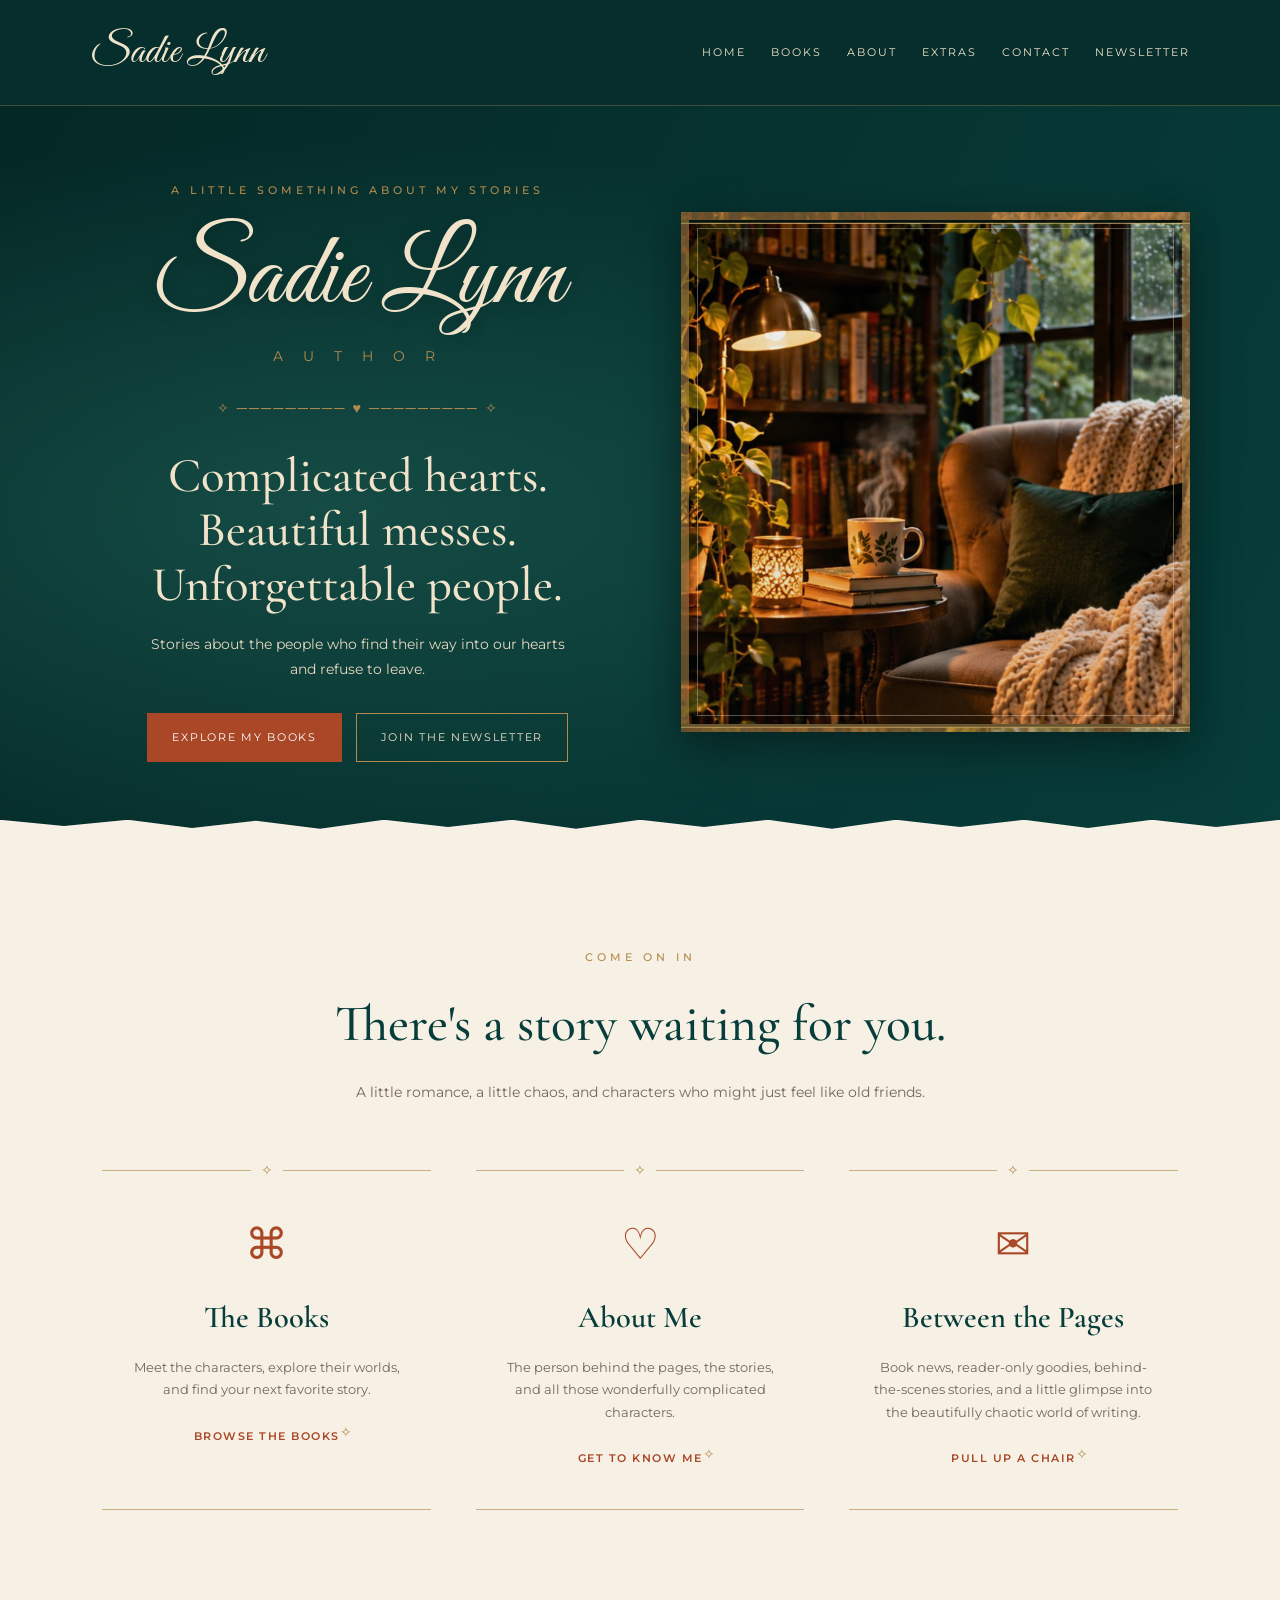
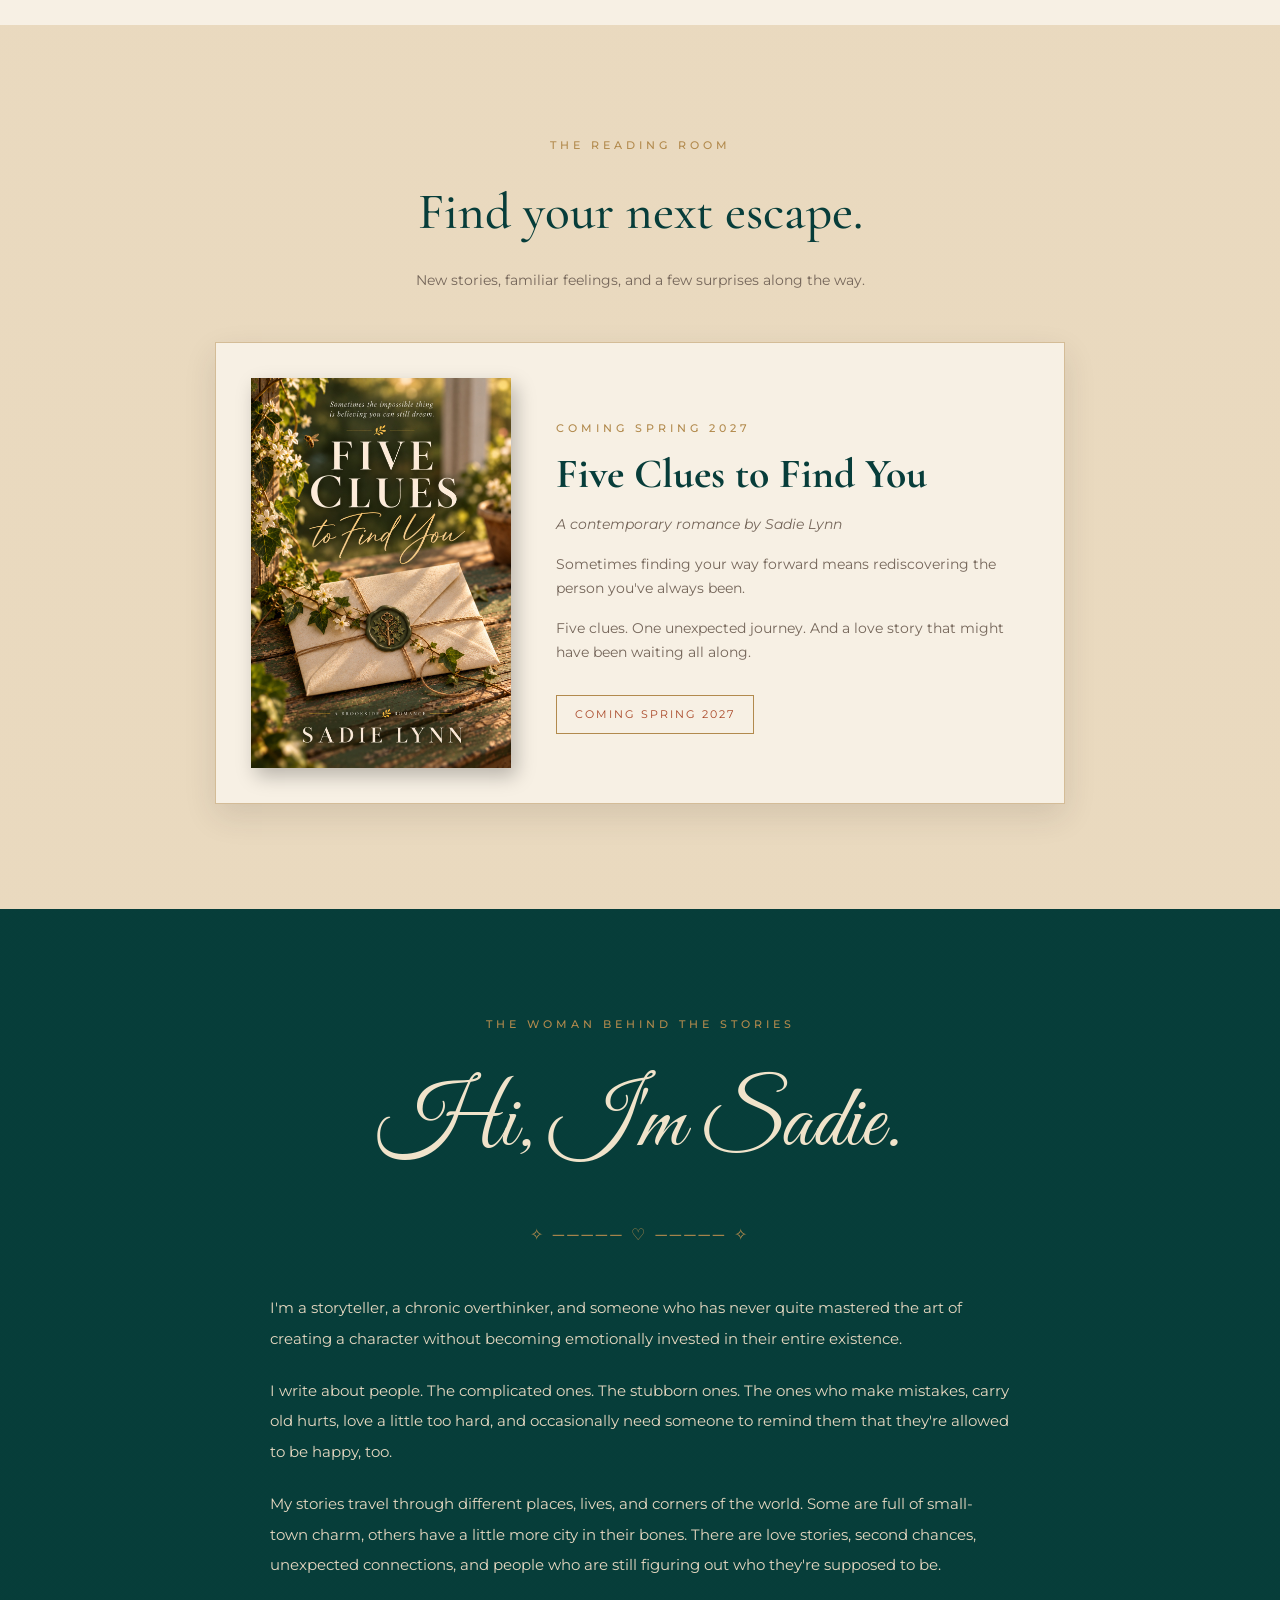
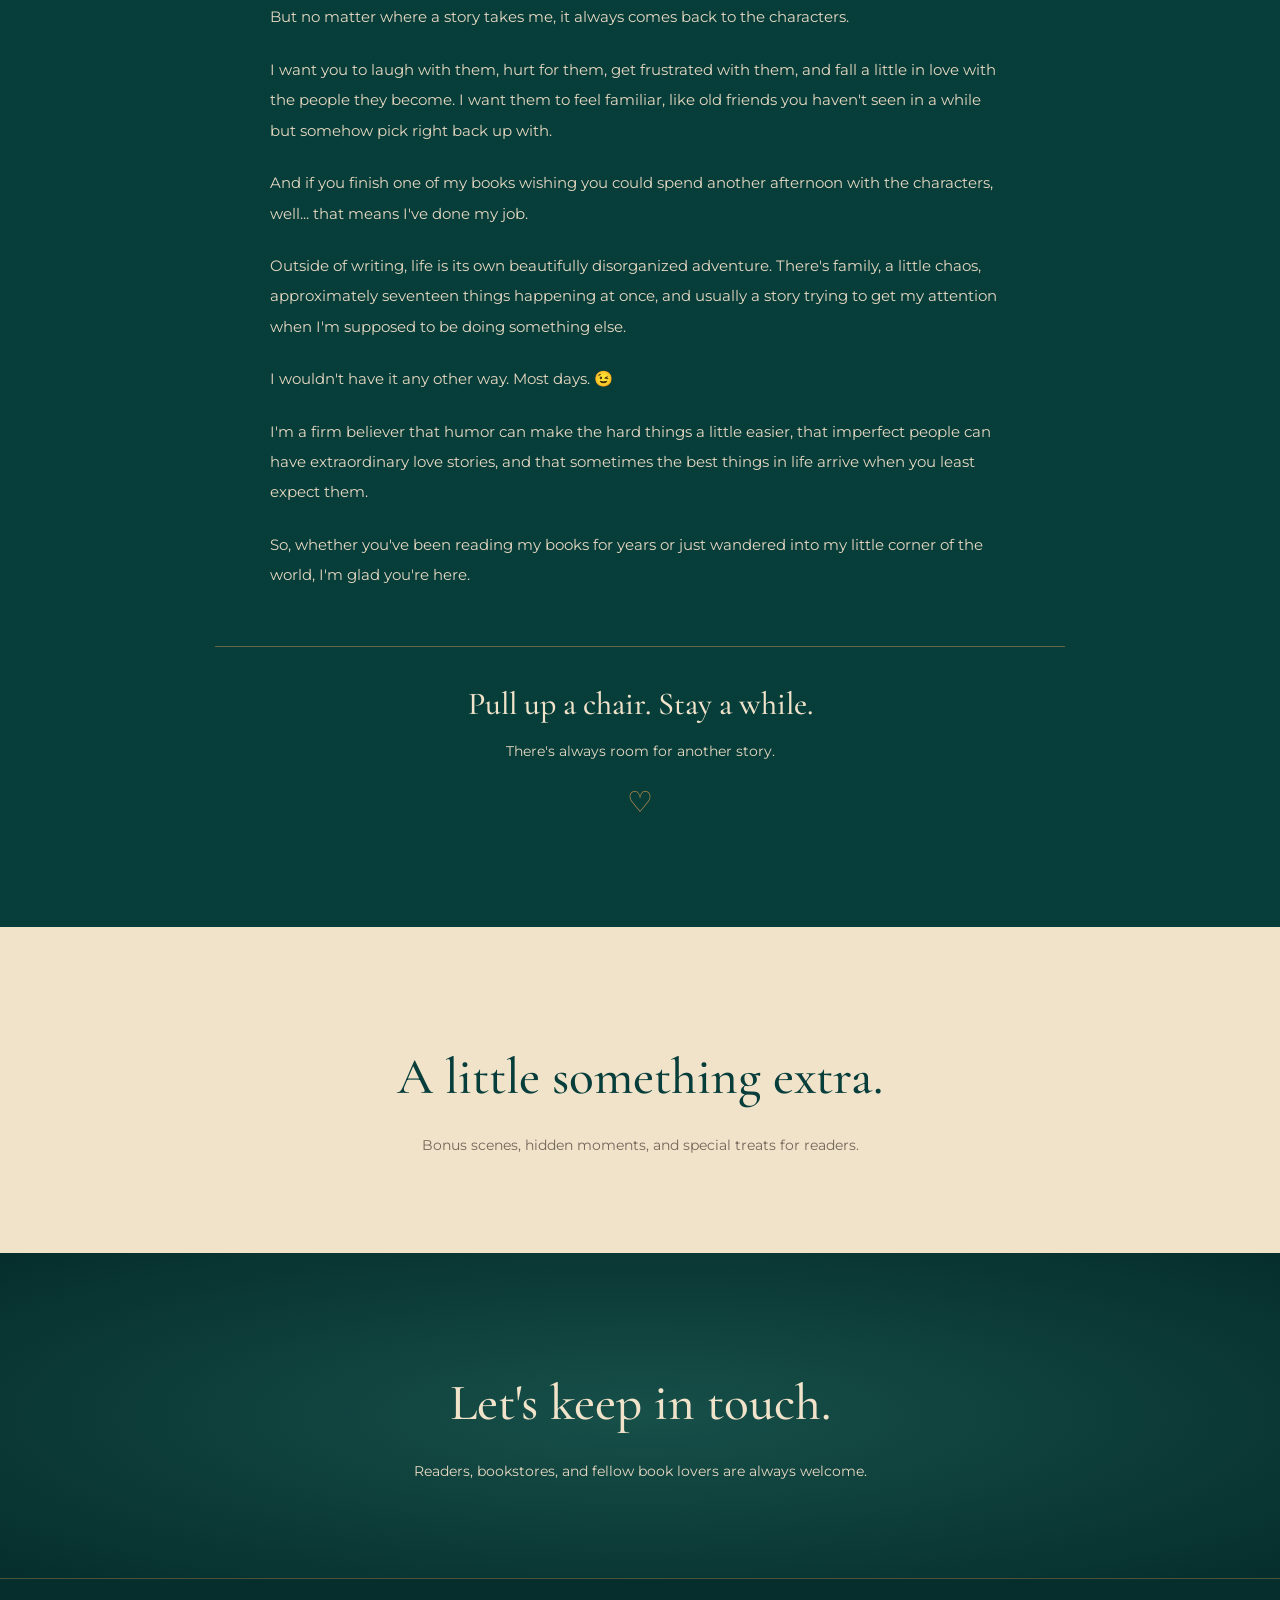
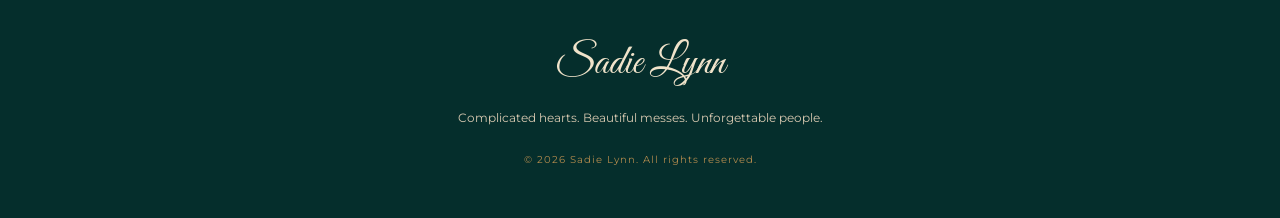
==== index.html @ 9cadc19b "Update index.html Adding newsletter section" ====
<!DOCTYPE html>
<html lang="en">
<head>
    <meta charset="UTF-8">
    <meta name="viewport" content="width=device-width, initial-scale=1.0">
    <meta name="description" content="Complicated hearts. Beautiful messes. Unforgettable people. Discover the books of Sadie Lynn.">

    <title>Sadie Lynn | Author</title>

    <link rel="preconnect" href="https://fonts.googleapis.com">
    <link rel="preconnect" href="https://fonts.gstatic.com" crossorigin>
    <link href="https://fonts.googleapis.com/css2?family=Cormorant+Garamond:wght@400;500;600;700&family=Montserrat:wght@300;400;500;600&family=Great+Vibes&display=swap" rel="stylesheet">

    <link rel="stylesheet" href="style.css">
</head>

<body>

    <header class="site-header">
        <a href="#home" class="logo">Sadie Lynn</a>

        <nav class="main-nav" aria-label="Main navigation">
            <a href="#home">Home</a>
            <a href="#books">Books</a>
            <a href="#about">About</a>
            <a href="#extras">Extras</a>
            <a href="#contact">Contact</a>
            <a href="#newsletter">Newsletter</a>
        </nav>
    </header>

    <main>

        <section class="hero" id="home">
            <div class="hero-content">
                <p class="author-label">A LITTLE SOMETHING ABOUT MY STORIES</p>

                <h1 class="hero-logo">Sadie Lynn</h1>

                <p class="hero-subtitle">A U T H O R</p>

                <div class="ornament" aria-hidden="true">✧ ───────── ♥ ───────── ✧</div>

                <h2>
                    Complicated hearts.<br>
                    Beautiful messes.<br>
                    Unforgettable people.
                </h2>

                <p class="hero-description">
                    Stories about the people who find their way into our hearts
                    and refuse to leave.
                </p>

                <div class="hero-buttons">
                    <a href="#books" class="button button-primary">Explore My Books</a>
                    <a href="#newsletter" class="button button-secondary">Join the Newsletter</a>
                </div>
            </div>

            <div class="hero-image" role="img" aria-label="A cozy reading nook filled with books, plants, warm light, and a steaming cup of coffee"></div>
        </section>

        <section class="welcome-section" id="books">
            <div class="section-heading">
                <span class="eyebrow">COME ON IN</span>
                <h2>There's a story waiting for you.</h2>
                <p>
                    A little romance, a little chaos, and characters who might
                    just feel like old friends.
                </p>
            </div>

            <div class="feature-grid">

                <article class="feature-card">
                    <div class="feature-icon" aria-hidden="true">⌘</div>
                    <h3>The Books</h3>
                    <p>
                        Meet the characters, explore their worlds, and find
                        your next favorite story.
                    </p>
                    <a href="#bookshelf">Browse the Books</a>
                </article>

                <article class="feature-card">
                    <div class="feature-icon" aria-hidden="true">♡</div>
                    <h3>About Me</h3>
                    <p>
                        The person behind the pages, the stories, and all
                        those wonderfully complicated characters.
                    </p>
                    <a href="#contact">Get to Know Me</a>
                </article>

              <article class="feature-card" id="newsletter">
    <div class="feature-icon" aria-hidden="true">✉</div>
    <h3>Between the Pages</h3>
    <p>
        Book news, reader-only goodies, behind-the-scenes stories,
        and a little glimpse into the beautifully chaotic world
        of writing.
    </p>
    <a href="#newsletter-signup">Pull Up a Chair</a>
</article>

            </div>
        </section>

        <section class="bookshelf-section" id="bookshelf">
            <span class="eyebrow">THE READING ROOM</span>
            <h2>Find your next escape.</h2>
            <p>New stories, familiar feelings, and a few surprises along the way.</p>
            <div class="featured-book">
    <div class="featured-book-cover">
        <img src="FiveCluesCover.jpg"
             alt="Cover of Five Clues to Find You by Sadie Lynn">
    </div>

    <div class="featured-book-details">
        <span class="eyebrow">COMING SPRING 2027</span>

        <h3>Five Clues to Find You</h3>

        <p class="book-author">A contemporary romance by Sadie Lynn</p>

        <p>
            Sometimes finding your way forward means rediscovering
            the person you've always been.
        </p>

        <p>
            Five clues. One unexpected journey. And a love story
            that might have been waiting all along.
        </p>

        <span class="book-status">Coming Spring 2027</span>
    </div>
</div>
        </section>
        
        <section class="about-section" id="about">

    <div class="about-content">

        <div class="about-heading">
            <span class="eyebrow">THE WOMAN BEHIND THE STORIES</span>
            <h2>Hi, I'm Sadie.</h2>
            <div class="about-ornament">✧ ───── ♡ ───── ✧</div>
        </div>

        <div class="about-text">

            <p>
                I'm a storyteller, a chronic overthinker, and someone who has never quite mastered the art of creating a character without becoming emotionally invested in their entire existence.
            </p>

            <p>
                I write about people. The complicated ones. The stubborn ones. The ones who make mistakes, carry old hurts, love a little too hard, and occasionally need someone to remind them that they're allowed to be happy, too.
            </p>

            <p>
                My stories travel through different places, lives, and corners of the world. Some are full of small-town charm, others have a little more city in their bones. There are love stories, second chances, unexpected connections, and people who are still figuring out who they're supposed to be.
            </p>

            <p>
                But no matter where a story takes me, it always comes back to the characters.
            </p>

            <p>
                I want you to laugh with them, hurt for them, get frustrated with them, and fall a little in love with the people they become. I want them to feel familiar, like old friends you haven't seen in a while but somehow pick right back up with.
            </p>

            <p>
                And if you finish one of my books wishing you could spend another afternoon with the characters, well... that means I've done my job.
            </p>

            <p>
                Outside of writing, life is its own beautifully disorganized adventure. There's family, a little chaos, approximately seventeen things happening at once, and usually a story trying to get my attention when I'm supposed to be doing something else.
            </p>

            <p>
                I wouldn't have it any other way. Most days. 😉
            </p>

            <p>
                I'm a firm believer that humor can make the hard things a little easier, that imperfect people can have extraordinary love stories, and that sometimes the best things in life arrive when you least expect them.
            </p>

            <p>
                So, whether you've been reading my books for years or just wandered into my little corner of the world, I'm glad you're here.
            </p>

        </div>

        <div class="about-closing">
            <h3>Pull up a chair. Stay a while.</h3>
            <p>There's always room for another story.</p>
            <span>♡</span>
        </div>

    </div>

</section>

        <section class="extras-section" id="extras">
            <h2>A little something extra.</h2>
            <p>
                Bonus scenes, hidden moments, and special treats for readers.
            </p>
        </section>

        <section class="contact-section" id="contact">
            <h2>Let's keep in touch.</h2>
            <p>Readers, bookstores, and fellow book lovers are always welcome.</p>
        </section>

    </main>

    <footer class="site-footer">
        <a href="#home" class="footer-logo">Sadie Lynn</a>
        <p>Complicated hearts. Beautiful messes. Unforgettable people.</p>
        <p class="copyright">&copy; <span id="year"></span> Sadie Lynn. All rights reserved.</p>
    </footer>

    <script src="script.js"></script>

</body>
</html>
---- style.css ----
/* =========================================
   SADIE LYNN — AUTHOR WEBSITE
   Cozy, moody, bookish, and a little boho.
========================================= */

:root {
    --teal: #073D3A;
    --teal-dark: #052E2C;
    --teal-light: #174F49;
    --rust: #A94727;
    --ivory: #F0E3CA;
    --cream: #F7F0E4;
    --gold: #B28A4D;
    --chocolate: #75483B;
    --rose: #B87978;
    --ink: #342C27;
    --muted: #75665A;
}

* {
    box-sizing: border-box;
    margin: 0;
    padding: 0;
}

html {
    scroll-behavior: smooth;
    scroll-padding-top: 30px;
}

body {
    background: var(--cream);
    color: var(--ink);
    font-family: 'Montserrat', sans-serif;
    line-height: 1.7;
}

a {
    color: inherit;
    text-decoration: none;
}

/* NAVIGATION */

.site-header {
    min-height: 92px;
    padding: 16px 7%;
    background: var(--teal-dark);
    display: flex;
    align-items: center;
    justify-content: space-between;
    gap: 30px;
    position: relative;
    z-index: 2;
    border-bottom: 1px solid rgba(178, 138, 77, 0.35);
}

.logo,
.footer-logo {
    font-family: 'Great Vibes', cursive;
    font-size: 2.7rem;
    font-weight: 400;
    color: var(--ivory);
    white-space: nowrap;
}

.main-nav {
    display: flex;
    align-items: center;
    justify-content: flex-end;
    flex-wrap: wrap;
    gap: 25px;
}

.main-nav a {
    color: var(--ivory);
    font-size: 0.69rem;
    letter-spacing: 2px;
    text-transform: uppercase;
    transition: color 0.3s ease;
}

.main-nav a:hover {
    color: var(--gold);
}

/* HERO */

.hero {
    min-height: 700px;
    background-color: var(--teal);
    background-image:
        radial-gradient(
            ellipse at 25% 55%,
            rgba(30, 91, 82, 0.65),
            transparent 65%
        ),
        linear-gradient(
            115deg,
            rgba(4, 39, 37, 0.97),
            rgba(7, 61, 58, 0.92)
        ),
        url("https://www.transparenttextures.com/patterns/dark-matter.png");
    color: var(--ivory);
    display: grid;
    grid-template-columns: 1fr 0.95fr;
    align-items: center;
    padding: 75px 7%;
    gap: 55px;
    position: relative;
    overflow: hidden;
}

.hero-content {
    text-align: center;
    max-width: 610px;
    margin: 0 auto;
}

.author-label,
.eyebrow {
    color: var(--gold);
    font-size: 0.7rem;
    letter-spacing: 4px;
    font-weight: 500;
    text-transform: uppercase;
}

.hero-logo {
    font-family: 'Great Vibes', cursive;
    font-size: clamp(4.5rem, 8vw, 7.4rem);
    font-weight: 400;
    line-height: 1.2;
    margin: 18px 0 0;
    color: var(--ivory);
    text-shadow: 0 3px 18px rgba(0, 0, 0, 0.18);
}

.hero-subtitle {
    font-size: 0.85rem;
    letter-spacing: 8px;
    margin-top: 4px;
    color: var(--gold);
}

.ornament {
    color: var(--gold);
    font-size: 0.9rem;
    margin: 28px 0;
    letter-spacing: 2px;
}

.hero-content h2 {
    font-family: 'Cormorant Garamond', serif;
    font-size: clamp(2.2rem, 3.8vw, 3.3rem);
    font-weight: 500;
    line-height: 1.12;
    margin-bottom: 20px;
}

.hero-description {
    color: #E6D8C1;
    max-width: 440px;
    margin: 0 auto;
    font-size: 0.9rem;
}

.hero-buttons {
    display: flex;
    justify-content: center;
    flex-wrap: wrap;
    gap: 14px;
    margin-top: 32px;
}

.button {
    display: inline-block;
    padding: 14px 24px;
    font-size: 0.68rem;
    letter-spacing: 1.7px;
    text-transform: uppercase;
    transition: all 0.3s ease;
}

.button-primary {
    background: var(--rust);
    color: white;
    border: 1px solid var(--rust);
}

.button-primary:hover {
    background: var(--gold);
    border-color: var(--gold);
    color: var(--teal-dark);
    transform: translateY(-2px);
}

.button-secondary {
    border: 1px solid var(--gold);
    color: var(--ivory);
}

.button-secondary:hover {
    background: var(--gold);
    color: var(--teal-dark);
    transform: translateY(-2px);
}

/* READING NOOK IMAGE */

.hero-image {
    min-height: 520px;
    width: 100%;
    background-image:
        linear-gradient(
            rgba(5, 30, 28, 0.04),
            rgba(5, 30, 28, 0.12)
        ),
        url("sadie-reading-nook.jpg");
    background-size: cover;
    background-position: center;
    border: 8px solid rgba(178, 138, 77, 0.55);
    outline: 1px solid rgba(240, 227, 202, 0.35);
    outline-offset: -17px;
    box-shadow:
        0 18px 45px rgba(0, 0, 0, 0.35),
        0 0 30px rgba(0, 0, 0, 0.12);
    position: relative;
}

/* WELCOME SECTION */

.welcome-section {
    padding: 105px 8% 115px;
    background-color: var(--cream);
    background-image:
        url("https://www.transparenttextures.com/patterns/cream-paper.png");
    text-align: center;
    position: relative;
}

.welcome-section::before {
    content: "";
    position: absolute;
    top: -17px;
    left: 0;
    width: 100%;
    height: 18px;
    background: var(--cream);
    clip-path: polygon(
        0 0, 5% 35%, 10% 0, 15% 45%, 20% 5%,
        25% 50%, 30% 0, 35% 40%, 40% 0, 45% 50%,
        50% 0, 55% 40%, 60% 0, 65% 50%, 70% 0,
        75% 40%, 80% 0, 85% 45%, 90% 0, 95% 40%,
        100% 0, 100% 100%, 0 100%
    );
}

.section-heading {
    max-width: 700px;
    margin: 0 auto 65px;
}

.section-heading h2,
.bookshelf-section h2,
.extras-section h2,
.contact-section h2 {
    font-family: 'Cormorant Garamond', serif;
    font-size: clamp(2.3rem, 4vw, 3.3rem);
    font-weight: 500;
    color: var(--teal);
    margin: 12px 0;
}

.section-heading p {
    color: var(--muted);
    font-size: 0.9rem;
}

/* FEATURE CARDS */

.feature-grid {
    display: grid;
    grid-template-columns: repeat(3, 1fr);
    gap: 45px;
    max-width: 1100px;
    margin: 0 auto;
}

.feature-card {
    padding: 38px 25px;
    border-top: 1px solid rgba(178, 138, 77, 0.65);
    border-bottom: 1px solid rgba(178, 138, 77, 0.65);
    position: relative;
}

.feature-card::before,
.feature-card::after {
    content: "✧";
    position: absolute;
    color: var(--gold);
    font-size: 0.85rem;
}

.feature-card::before {
    top: -12px;
    left: 50%;
    transform: translateX(-50%);
    background: var(--cream);
    padding: 0 10px;
}

.feature-icon {
    font-family: 'Cormorant Garamond', serif;
    font-size: 2.7rem;
    color: var(--rust);
    margin-bottom: 10px;
}

.feature-card h3 {
    font-family: 'Cormorant Garamond', serif;
    color: var(--teal);
    font-size: 1.9rem;
    font-weight: 600;
}

.feature-card p {
    font-size: 0.83rem;
    color: var(--muted);
    margin: 12px 0 20px;
}

.feature-card a {
    color: var(--rust);
    font-size: 0.7rem;
    font-weight: 600;
    letter-spacing: 1.5px;
    text-transform: uppercase;
}

.feature-card a:hover {
    color: var(--gold);
}

/* BOOKSHELF */

.bookshelf-section {
    padding: 105px 8%;
    text-align: center;
    background:
        linear-gradient(rgba(232, 216, 189, 0.94), rgba(232, 216, 189, 0.94)),
        url("https://www.transparenttextures.com/patterns/cream-paper.png");
}

.bookshelf-section > p,
.extras-section p,
.contact-section p {
    color: var(--muted);
    font-size: 0.9rem;
}

.featured-book {
    max-width: 850px;
    margin: 50px auto 0;
    padding: 35px;
    display: grid;
    grid-template-columns: 260px 1fr;
    align-items: center;
    gap: 45px;
    background: var(--cream);
    border: 1px solid rgba(178, 138, 77, 0.5);
    box-shadow: 0 12px 30px rgba(52, 44, 39, 0.12);
    text-align: left;
}

.featured-book-cover img {
    display: block;
    width: 100%;
    max-width: 260px;
    height: auto;
    box-shadow: 5px 8px 18px rgba(0, 0, 0, 0.25);
}

.featured-book-details h3 {
    font-family: 'Cormorant Garamond', serif;
    font-size: 2.6rem;
    color: var(--teal);
    line-height: 1.1;
    margin: 12px 0;
}

.featured-book-details p {
    color: var(--muted);
    margin: 15px 0;
    font-size: 0.9rem;
}

.book-author {
    font-style: italic;
}

.book-status {
    display: inline-block;
    margin-top: 15px;
    padding: 9px 18px;
    border: 1px solid var(--gold);
    color: var(--rust);
    font-size: 0.7rem;
    letter-spacing: 2px;
    text-transform: uppercase;
}

@media (max-width: 650px) {
    .featured-book {
        grid-template-columns: 1fr;
        text-align: center;
        justify-items: center;
        padding: 25px;
        gap: 25px;
    }

    .featured-book-cover img {
        max-width: 220px;
    }
}

/* ABOUT SADIE */

.about-section {
    padding: 100px 8%;
    background-color: var(--teal);
    background-image:
        linear-gradient(rgba(7, 61, 58, 0.94), rgba(7, 61, 58, 0.94)),
        url("https://www.transparenttextures.com/patterns/dark-matter.png");
    color: var(--ivory);
    text-align: center;
}

.about-content {
    max-width: 850px;
    margin: 0 auto;
}

.about-heading {
    margin-bottom: 45px;
}

.about-heading h2 {
    font-family: 'Great Vibes', cursive;
    font-size: clamp(3.5rem, 7vw, 5.5rem);
    font-weight: 400;
    color: var(--ivory);
    margin: 15px 0;
}

.about-ornament {
    color: var(--gold);
    letter-spacing: 3px;
    margin-top: 20px;
}

.about-text {
    max-width: 740px;
    margin: 0 auto;
    text-align: left;
}

.about-text p {
    color: #E6D8C1;
    font-size: 0.95rem;
    line-height: 2;
    margin-bottom: 22px;
}

.about-closing {
    margin-top: 55px;
    padding-top: 30px;
    border-top: 1px solid rgba(178, 138, 77, 0.55);
}

.about-closing h3 {
    font-family: 'Cormorant Garamond', serif;
    font-size: 2rem;
    font-weight: 500;
    color: var(--ivory);
}

.about-closing p {
    color: #E6D8C1;
    font-size: 0.9rem;
    margin-top: 8px;
}

.about-closing span {
    display: block;
    color: var(--gold);
    font-size: 1.8rem;
    margin-top: 15px;
}

/* EXTRAS AND CONTACT */

.extras-section,
.contact-section {
    padding: 95px 8%;
    text-align: center;
}

.extras-section {
    background: var(--ivory);
}

.contact-section {
    background:
        radial-gradient(
            ellipse at center,
            var(--teal-light),
            var(--teal-dark)
        );
}

.contact-section h2 {
    color: var(--ivory);
}

.contact-section p {
    color: #E6D8C1;
}

/* FOOTER */

.site-footer {
    padding: 50px 20px;
    text-align: center;
    background: var(--teal-dark);
    color: var(--ivory);
    border-top: 1px solid rgba(178, 138, 77, 0.4);
}

.footer-logo {
    font-size: 2.6rem;
}

.site-footer p {
    font-size: 0.75rem;
    margin-top: 8px;
    color: #D8C9B1;
}

.site-footer .copyright {
    margin-top: 22px;
    color: var(--gold);
    font-size: 0.65rem;
    letter-spacing: 1px;
}

/* ACCESSIBILITY */

a:focus-visible {
    outline: 2px solid var(--gold);
    outline-offset: 4px;
}

/* TABLET AND MOBILE */

@media (max-width: 850px) {
    .site-header {
        flex-direction: column;
        padding: 20px;
        gap: 12px;
    }

    .main-nav {
        justify-content: center;
        gap: 15px;
    }

    .main-nav a {
        font-size: 0.65rem;
    }

    .hero {
        grid-template-columns: 1fr;
        padding: 65px 7%;
        gap: 45px;
    }

    .hero-content {
        max-width: 650px;
    }

    .hero-image {
        min-height: 430px;
        max-width: 650px;
        margin: 0 auto;
    }

    .feature-grid {
        grid-template-columns: 1fr;
        gap: 30px;
        max-width: 550px;
    }
}

@media (max-width: 480px) {
    .logo {
        font-size: 2.4rem;
    }

    .main-nav {
        gap: 12px;
    }

    .main-nav a {
        font-size: 0.58rem;
        letter-spacing: 1px;
    }

    .hero {
        padding: 55px 6%;
    }

    .hero-logo {
        font-size: 4.4rem;
    }

    .hero-content h2 {
        font-size: 2.25rem;
    }

    .author-label {
        letter-spacing: 2.5px;
    }

    .hero-image {
        min-height: 320px;
        border-width: 5px;
    }

    .hero-buttons {
        flex-direction: column;
        align-items: center;
    }

    .button {
        width: 100%;
        max-width: 280px;
    }

    .welcome-section,
    .bookshelf-section,
    .extras-section,
    .contact-section {
        padding: 70px 7%;
    }
}
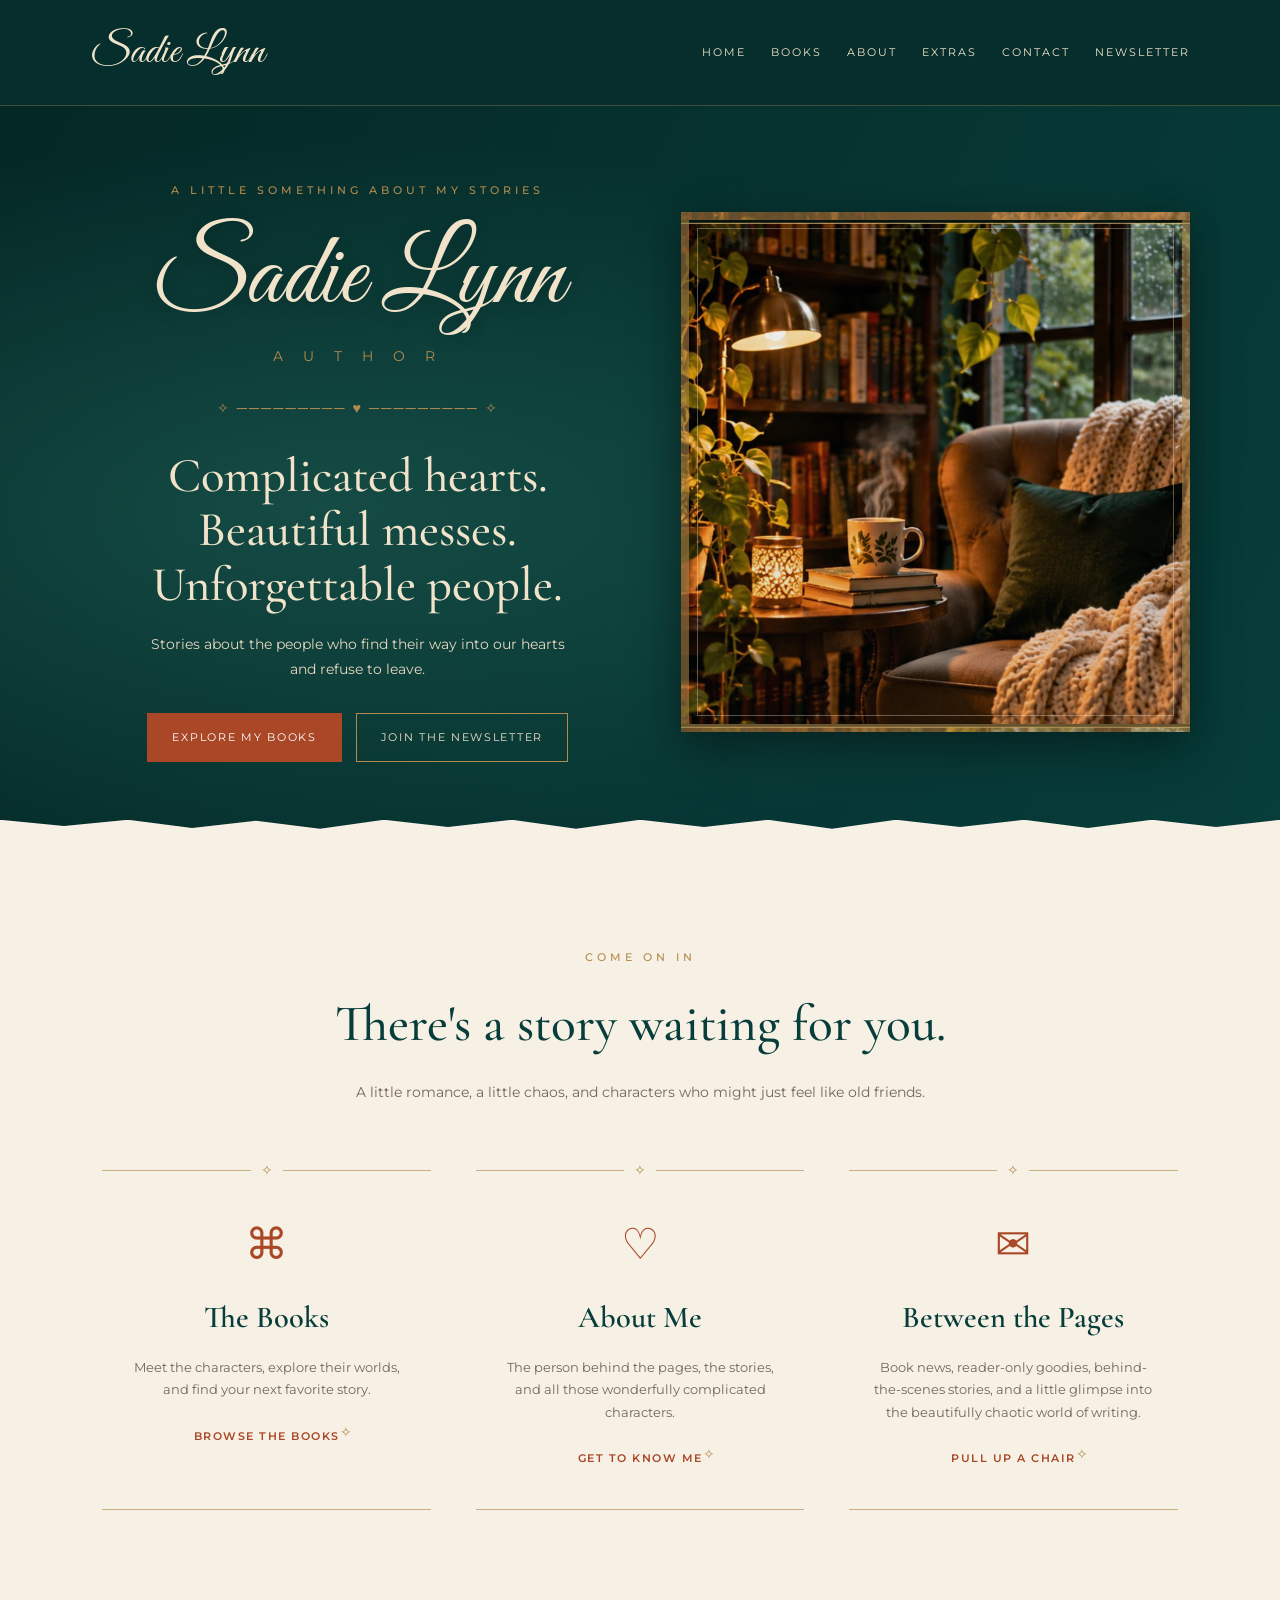
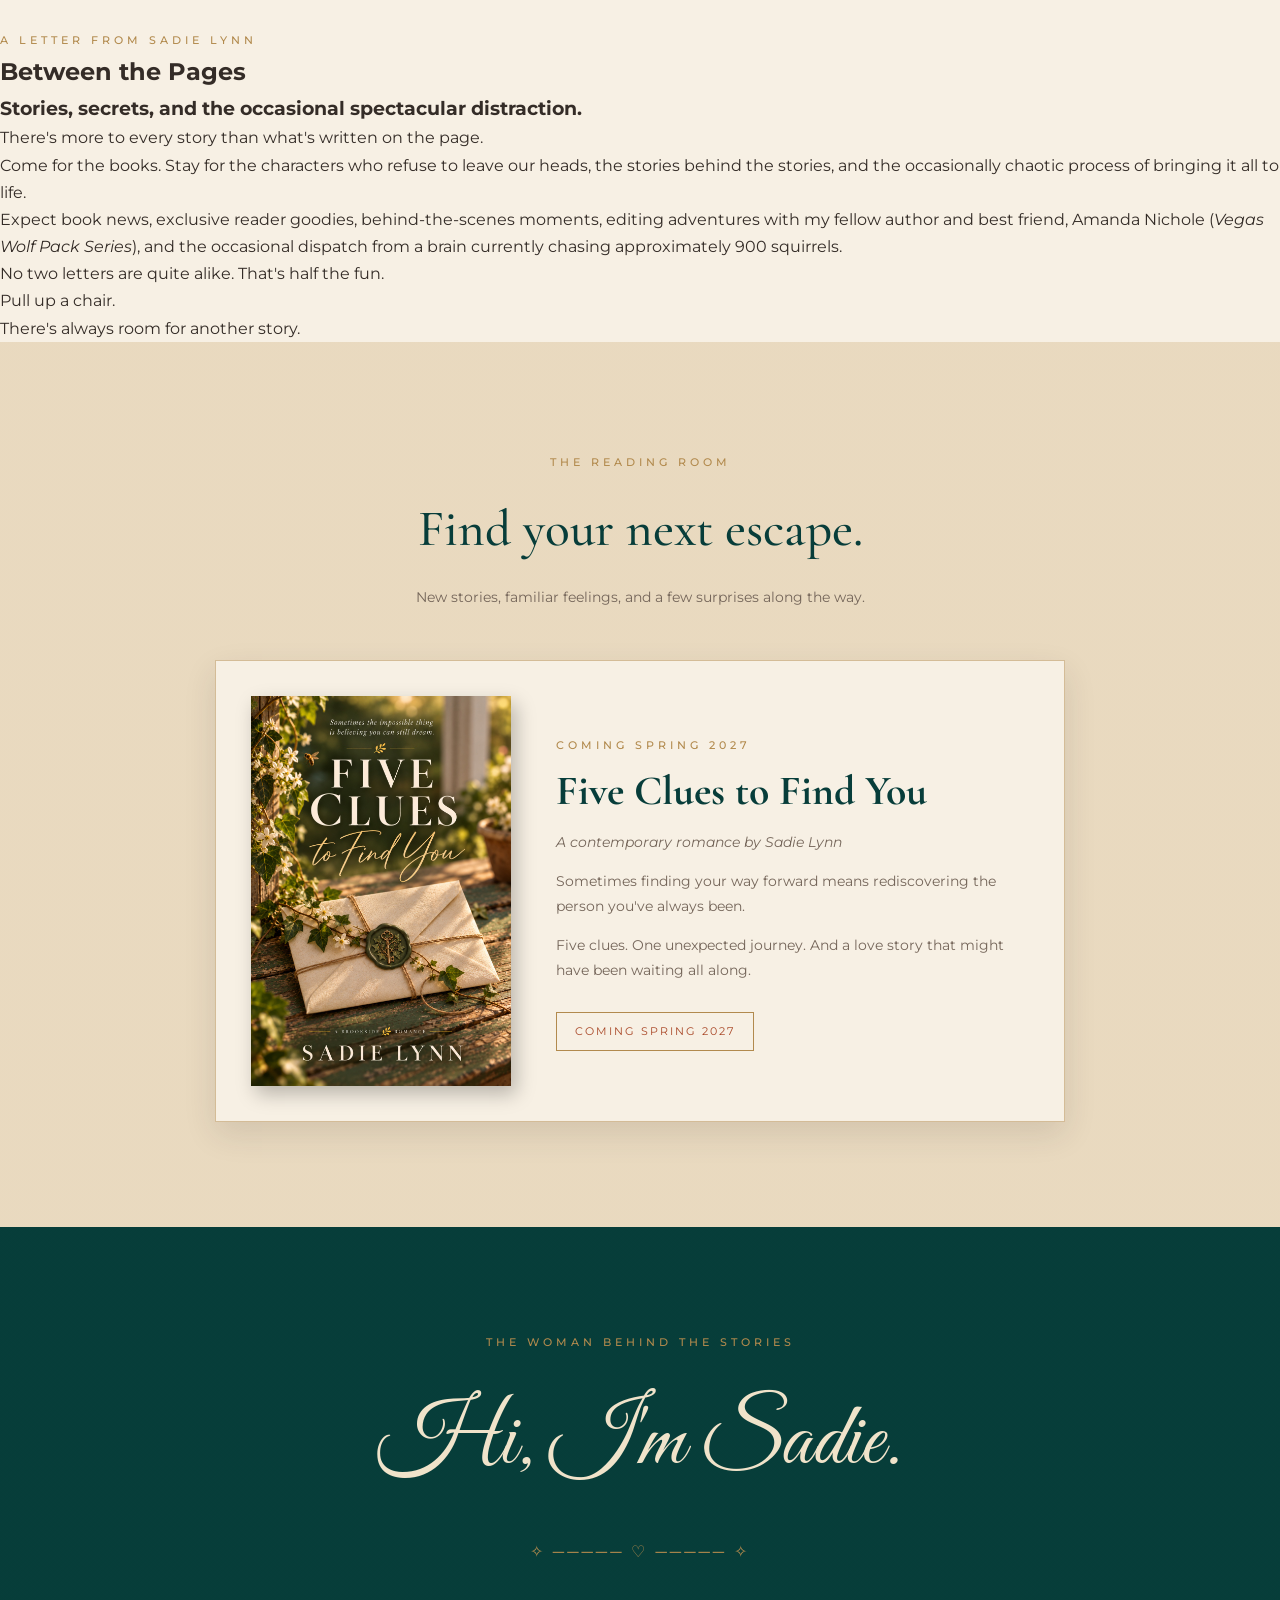
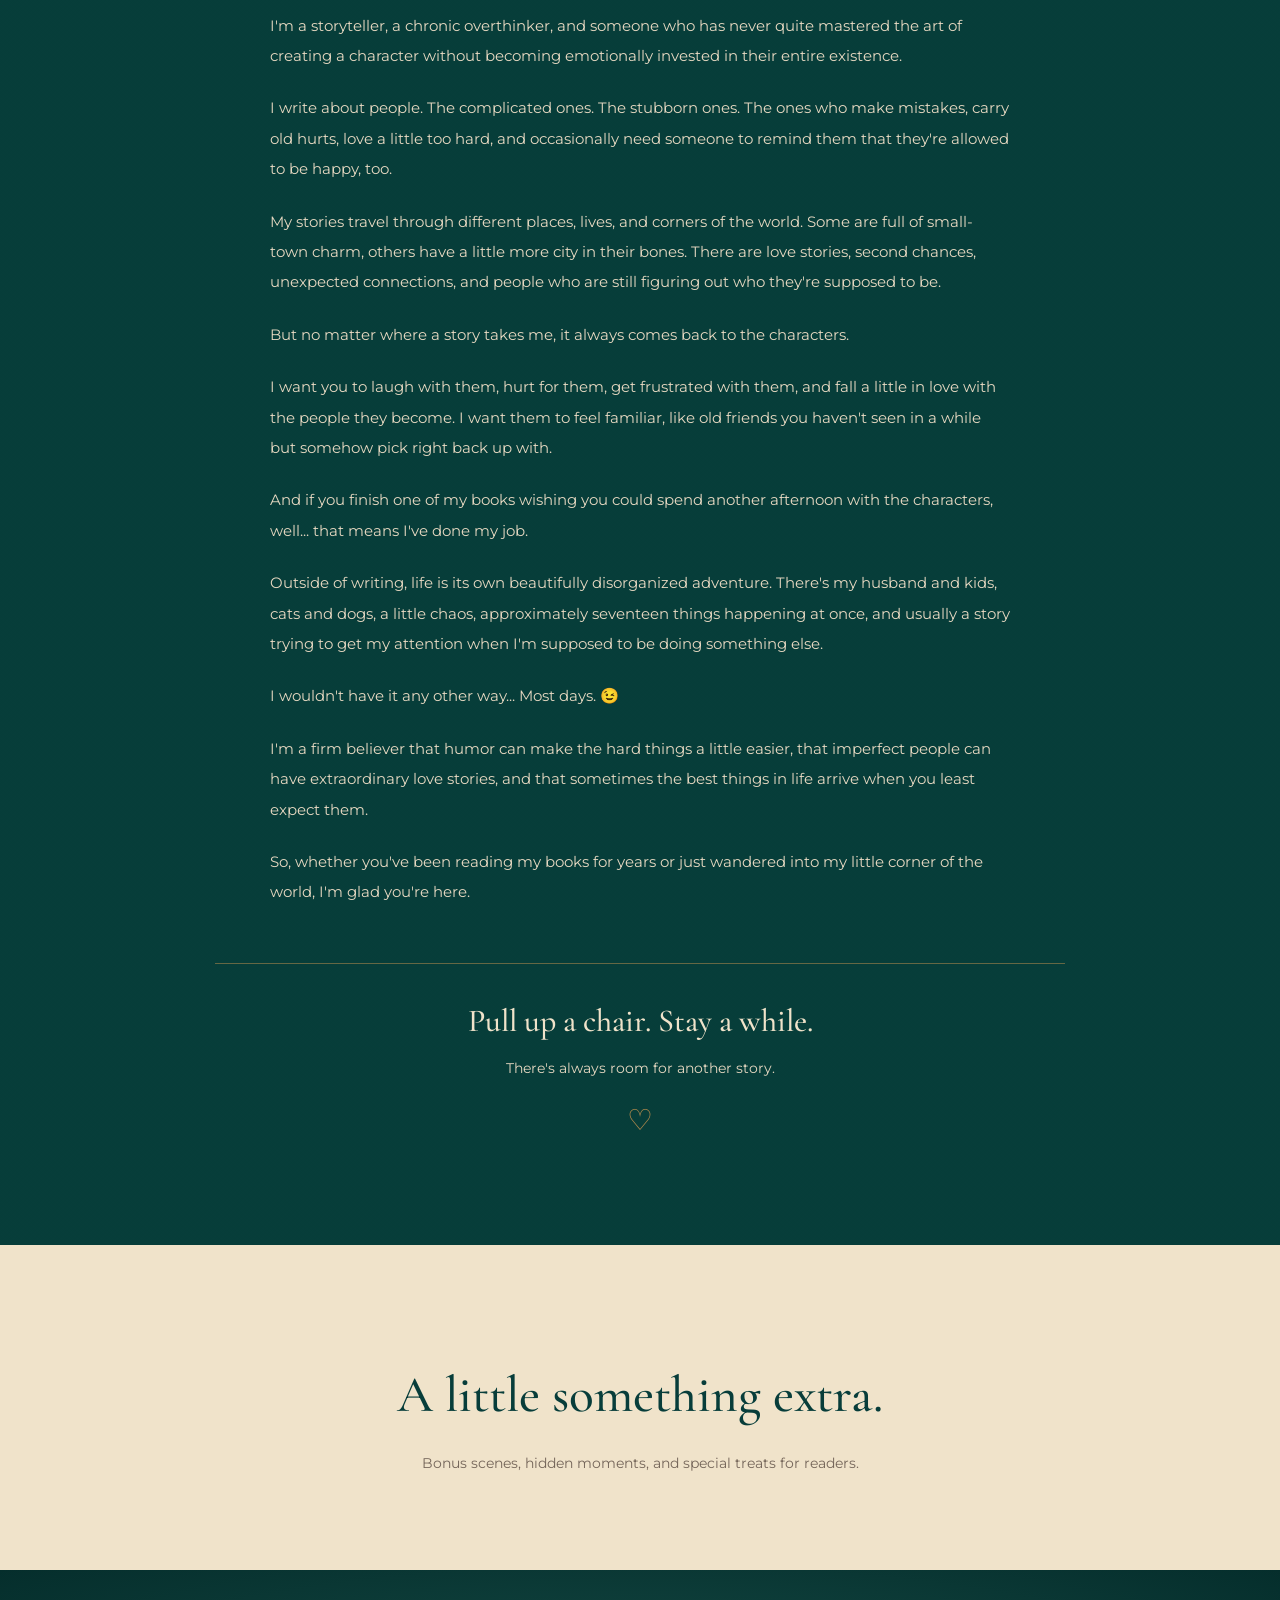
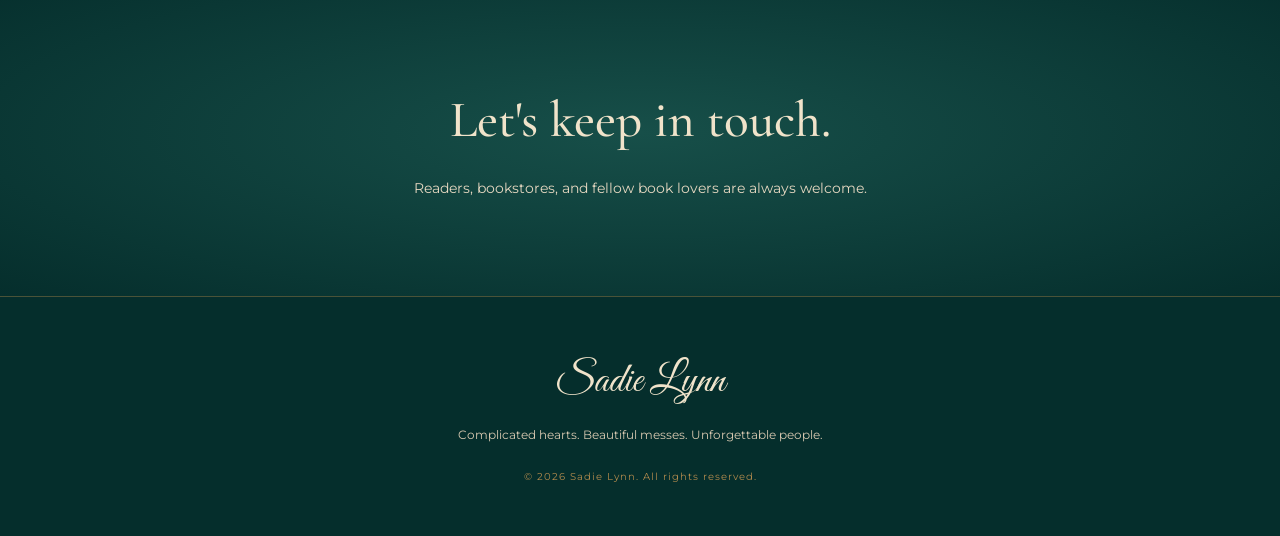
==== commit fefd7062: "Update index.html adding newsletter section" ====
--- a/index.html
+++ b/index.html
@@ -107,6 +107,45 @@
             </div>
         </section>
 
+        <section class="newsletter-section" id="newsletter-signup">
+    <div class="newsletter-content">
+        <span class="eyebrow">A LETTER FROM SADIE LYNN</span>
+
+        <h2>Between the Pages</h2>
+
+        <h3>Stories, secrets, and the occasional spectacular distraction.</h3>
+
+        <p class="newsletter-intro">
+            There's more to every story than what's written on the page.
+        </p>
+
+        <p>
+            Come for the books. Stay for the characters who refuse to
+            leave our heads, the stories behind the stories, and the
+            occasionally chaotic process of bringing it all to life.
+        </p>
+
+        <p>
+            Expect book news, exclusive reader goodies, behind-the-scenes
+            moments, editing adventures with my fellow author and best
+            friend, Amanda Nichole (<em>Vegas Wolf Pack Series</em>),
+            and the occasional dispatch from a brain currently chasing
+            approximately 900 squirrels.
+        </p>
+
+        <p class="newsletter-note">
+            No two letters are quite alike. That's half the fun.
+        </p>
+
+        <div class="newsletter-signoff">
+            <span>Pull up a chair.</span>
+            <p>There's always room for another story.</p>
+        </div>
+
+        <!-- Newsletter signup form will go here -->
+    </div>
+</section>
+
         <section class="bookshelf-section" id="bookshelf">
             <span class="eyebrow">THE READING ROOM</span>
             <h2>Find your next escape.</h2>
@@ -176,11 +215,11 @@
             </p>
 
             <p>
-                Outside of writing, life is its own beautifully disorganized adventure. There's family, a little chaos, approximately seventeen things happening at once, and usually a story trying to get my attention when I'm supposed to be doing something else.
-            </p>
-
-            <p>
-                I wouldn't have it any other way. Most days. 😉
+                Outside of writing, life is its own beautifully disorganized adventure. There's my husband and kids, cats and dogs, a little chaos, approximately seventeen things happening at once, and usually a story trying to get my attention when I'm supposed to be doing something else.
+            </p>
+
+            <p>
+                I wouldn't have it any other way... Most days. 😉
             </p>
 
             <p>
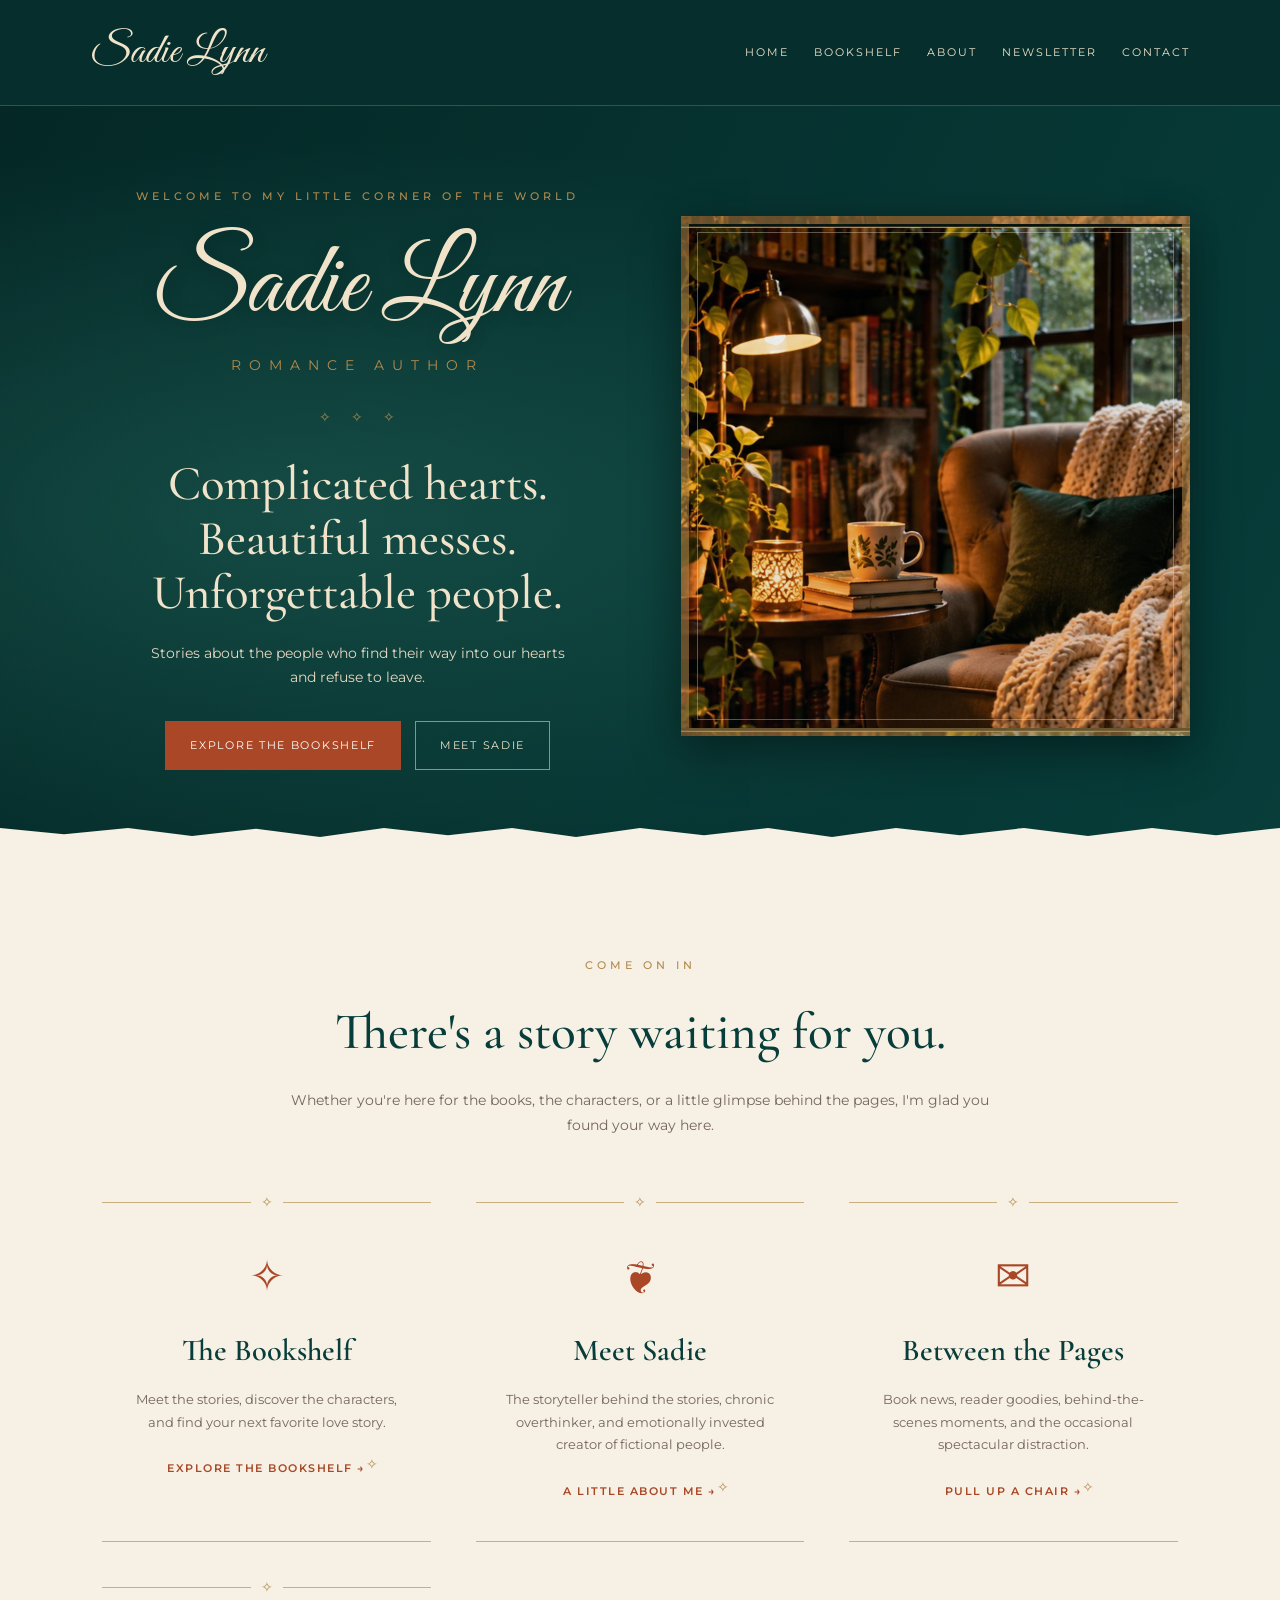
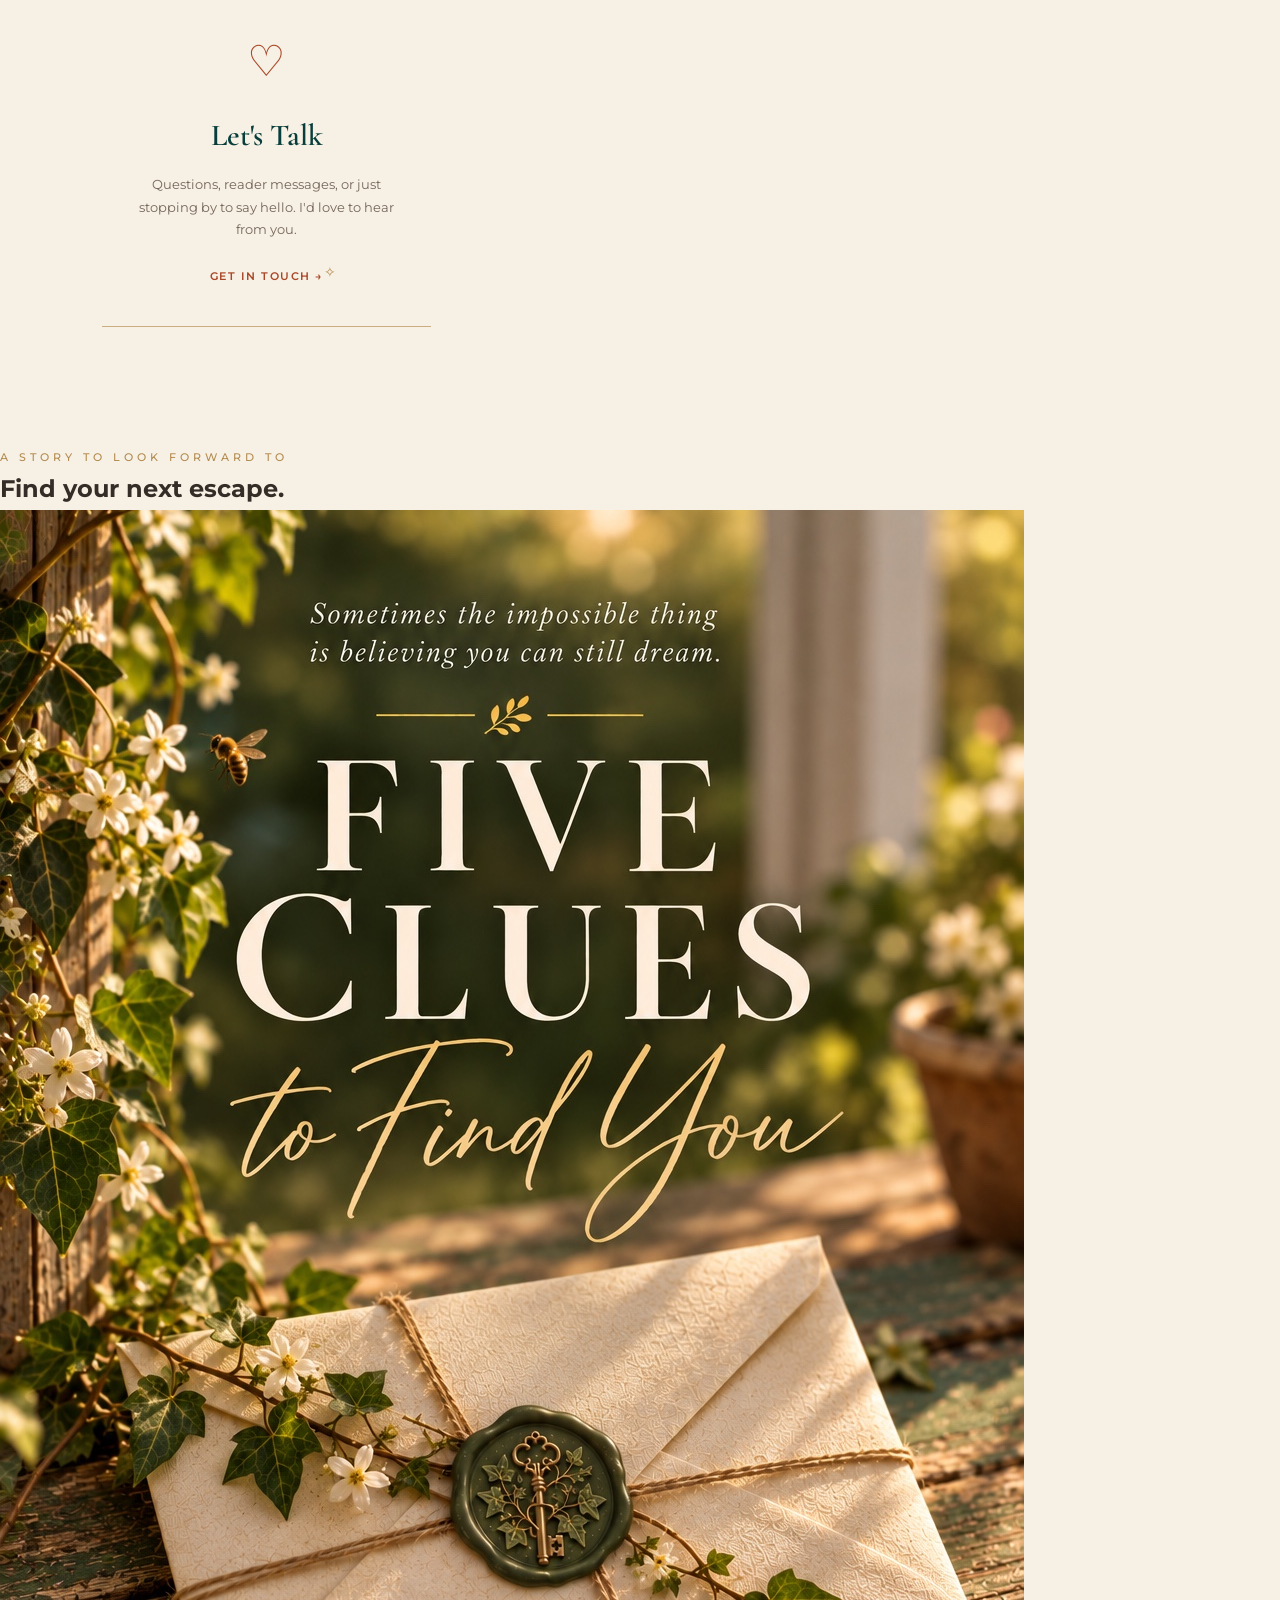
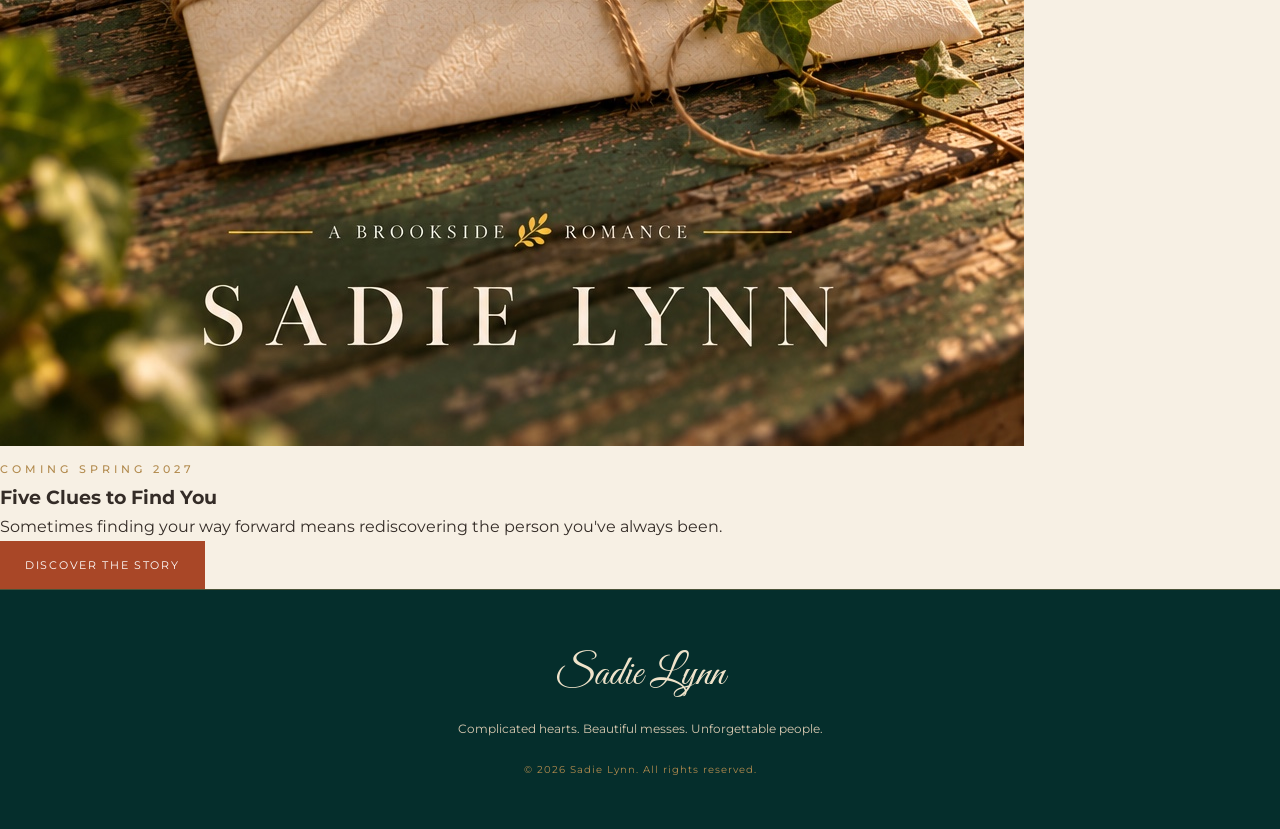
==== commit c7053692: "Update index.html" ====
--- a/index.html
+++ b/index.html
@@ -1,14 +1,17 @@
+
 <!DOCTYPE html>
 <html lang="en">
 <head>
     <meta charset="UTF-8">
     <meta name="viewport" content="width=device-width, initial-scale=1.0">
-    <meta name="description" content="Complicated hearts. Beautiful messes. Unforgettable people. Discover the books of Sadie Lynn.">
 
-    <title>Sadie Lynn | Author</title>
+    <meta name="description" content="Welcome to the official website of romance author Sadie Lynn. Discover standalone love stories, meet the author, and step Between the Pages.">
+
+    <title>Sadie Lynn | Romance Author</title>
 
     <link rel="preconnect" href="https://fonts.googleapis.com">
     <link rel="preconnect" href="https://fonts.gstatic.com" crossorigin>
+
     <link href="https://fonts.googleapis.com/css2?family=Cormorant+Garamond:wght@400;500;600;700&family=Montserrat:wght@300;400;500;600&family=Great+Vibes&display=swap" rel="stylesheet">
 
     <link rel="stylesheet" href="style.css">
@@ -16,253 +19,181 @@
 
 <body>
 
-    <header class="site-header">
-        <a href="#home" class="logo">Sadie Lynn</a>
+<header class="site-header">
+    <a href="index.html" class="logo">Sadie Lynn</a>
 
-        <nav class="main-nav" aria-label="Main navigation">
-            <a href="#home">Home</a>
-            <a href="#books">Books</a>
-            <a href="#about">About</a>
-            <a href="#extras">Extras</a>
-            <a href="#contact">Contact</a>
-            <a href="#newsletter">Newsletter</a>
-        </nav>
-    </header>
+    <nav class="main-nav" aria-label="Main navigation">
+        <a href="index.html">Home</a>
+        <a href="books.html">Bookshelf</a>
+        <a href="about.html">About</a>
+        <a href="newsletter.html">Newsletter</a>
+        <a href="contact.html">Contact</a>
+    </nav>
+</header>
 
-    <main>
+<main>
 
-        <section class="hero" id="home">
-            <div class="hero-content">
-                <p class="author-label">A LITTLE SOMETHING ABOUT MY STORIES</p>
+<!-- HERO -->
 
-                <h1 class="hero-logo">Sadie Lynn</h1>
+<section class="hero" id="home">
 
-                <p class="hero-subtitle">A U T H O R</p>
+    <div class="hero-content">
 
-                <div class="ornament" aria-hidden="true">✧ ───────── ♥ ───────── ✧</div>
+        <span class="author-label">WELCOME TO MY LITTLE CORNER OF THE WORLD</span>
 
-                <h2>
-                    Complicated hearts.<br>
-                    Beautiful messes.<br>
-                    Unforgettable people.
-                </h2>
+        <h1 class="hero-logo">Sadie Lynn</h1>
 
-                <p class="hero-description">
-                    Stories about the people who find their way into our hearts
-                    and refuse to leave.
-                </p>
+        <p class="hero-subtitle">ROMANCE AUTHOR</p>
 
-                <div class="hero-buttons">
-                    <a href="#books" class="button button-primary">Explore My Books</a>
-                    <a href="#newsletter" class="button button-secondary">Join the Newsletter</a>
-                </div>
-            </div>
+        <div class="ornament">✧ &nbsp; ✧ &nbsp; ✧</div>
 
-            <div class="hero-image" role="img" aria-label="A cozy reading nook filled with books, plants, warm light, and a steaming cup of coffee"></div>
-        </section>
+        <h2>Complicated hearts.<br>
+        Beautiful messes.<br>
+        Unforgettable people.</h2>
 
-        <section class="welcome-section" id="books">
-            <div class="section-heading">
-                <span class="eyebrow">COME ON IN</span>
-                <h2>There's a story waiting for you.</h2>
-                <p>
-                    A little romance, a little chaos, and characters who might
-                    just feel like old friends.
-                </p>
-            </div>
-
-            <div class="feature-grid">
-
-                <article class="feature-card">
-                    <div class="feature-icon" aria-hidden="true">⌘</div>
-                    <h3>The Books</h3>
-                    <p>
-                        Meet the characters, explore their worlds, and find
-                        your next favorite story.
-                    </p>
-                    <a href="#bookshelf">Browse the Books</a>
-                </article>
-
-                <article class="feature-card">
-                    <div class="feature-icon" aria-hidden="true">♡</div>
-                    <h3>About Me</h3>
-                    <p>
-                        The person behind the pages, the stories, and all
-                        those wonderfully complicated characters.
-                    </p>
-                    <a href="#contact">Get to Know Me</a>
-                </article>
-
-              <article class="feature-card" id="newsletter">
-    <div class="feature-icon" aria-hidden="true">✉</div>
-    <h3>Between the Pages</h3>
-    <p>
-        Book news, reader-only goodies, behind-the-scenes stories,
-        and a little glimpse into the beautifully chaotic world
-        of writing.
-    </p>
-    <a href="#newsletter-signup">Pull Up a Chair</a>
-</article>
-
-            </div>
-        </section>
-
-        <section class="newsletter-section" id="newsletter-signup">
-    <div class="newsletter-content">
-        <span class="eyebrow">A LETTER FROM SADIE LYNN</span>
-
-        <h2>Between the Pages</h2>
-
-        <h3>Stories, secrets, and the occasional spectacular distraction.</h3>
-
-        <p class="newsletter-intro">
-            There's more to every story than what's written on the page.
+        <p class="hero-description">
+            Stories about the people who find their way into our hearts and refuse to leave.
         </p>
 
-        <p>
-            Come for the books. Stay for the characters who refuse to
-            leave our heads, the stories behind the stories, and the
-            occasionally chaotic process of bringing it all to life.
-        </p>
+        <div class="hero-buttons">
+            <a href="books.html" class="button button-primary">Explore the Bookshelf</a>
+            <a href="about.html" class="button button-secondary">Meet Sadie</a>
+        </div>
+
+    </div>
+
+    <div class="hero-image"></div>
+
+</section>
+
+<!-- WELCOME -->
+
+<section class="welcome-section">
+
+    <div class="section-heading">
+        <span class="eyebrow">COME ON IN</span>
+
+        <h2>There's a story waiting for you.</h2>
 
         <p>
-            Expect book news, exclusive reader goodies, behind-the-scenes
-            moments, editing adventures with my fellow author and best
-            friend, Amanda Nichole (<em>Vegas Wolf Pack Series</em>),
-            and the occasional dispatch from a brain currently chasing
-            approximately 900 squirrels.
+            Whether you're here for the books, the characters, or a little glimpse behind the pages, I'm glad you found your way here.
         </p>
+    </div>
 
-        <p class="newsletter-note">
-            No two letters are quite alike. That's half the fun.
-        </p>
+    <div class="feature-grid home-feature-grid">
 
-        <div class="newsletter-signoff">
-            <span>Pull up a chair.</span>
-            <p>There's always room for another story.</p>
+        <!-- BOOKSHELF -->
+
+        <div class="feature-card">
+            <div class="feature-icon">✧</div>
+
+            <h3>The Bookshelf</h3>
+
+            <p>
+                Meet the stories, discover the characters, and find your next favorite love story.
+            </p>
+
+            <a href="books.html">Explore the Bookshelf →</a>
         </div>
 
-        <!-- Newsletter signup form will go here -->
-    </div>
-</section>
+        <!-- ABOUT -->
 
-        <section class="bookshelf-section" id="bookshelf">
-            <span class="eyebrow">THE READING ROOM</span>
-            <h2>Find your next escape.</h2>
-            <p>New stories, familiar feelings, and a few surprises along the way.</p>
-            <div class="featured-book">
-    <div class="featured-book-cover">
-        <img src="FiveCluesCover.jpg"
-             alt="Cover of Five Clues to Find You by Sadie Lynn">
-    </div>
+        <div class="feature-card">
+            <div class="feature-icon">❦</div>
 
-    <div class="featured-book-details">
-        <span class="eyebrow">COMING SPRING 2027</span>
+            <h3>Meet Sadie</h3>
 
-        <h3>Five Clues to Find You</h3>
+            <p>
+                The storyteller behind the stories, chronic overthinker, and emotionally invested creator of fictional people.
+            </p>
 
-        <p class="book-author">A contemporary romance by Sadie Lynn</p>
-
-        <p>
-            Sometimes finding your way forward means rediscovering
-            the person you've always been.
-        </p>
-
-        <p>
-            Five clues. One unexpected journey. And a love story
-            that might have been waiting all along.
-        </p>
-
-        <span class="book-status">Coming Spring 2027</span>
-    </div>
-</div>
-        </section>
-        
-        <section class="about-section" id="about">
-
-    <div class="about-content">
-
-        <div class="about-heading">
-            <span class="eyebrow">THE WOMAN BEHIND THE STORIES</span>
-            <h2>Hi, I'm Sadie.</h2>
-            <div class="about-ornament">✧ ───── ♡ ───── ✧</div>
+            <a href="about.html">A Little About Me →</a>
         </div>
 
-        <div class="about-text">
+        <!-- NEWSLETTER -->
+
+        <div class="feature-card">
+            <div class="feature-icon">✉</div>
+
+            <h3>Between the Pages</h3>
 
             <p>
-                I'm a storyteller, a chronic overthinker, and someone who has never quite mastered the art of creating a character without becoming emotionally invested in their entire existence.
+                Book news, reader goodies, behind-the-scenes moments, and the occasional spectacular distraction.
             </p>
 
+            <a href="newsletter.html">Pull Up a Chair →</a>
+        </div>
+
+        <!-- CONTACT -->
+
+        <div class="feature-card">
+            <div class="feature-icon">♡</div>
+
+            <h3>Let's Talk</h3>
+
             <p>
-                I write about people. The complicated ones. The stubborn ones. The ones who make mistakes, carry old hurts, love a little too hard, and occasionally need someone to remind them that they're allowed to be happy, too.
+                Questions, reader messages, or just stopping by to say hello. I'd love to hear from you.
             </p>
 
-            <p>
-                My stories travel through different places, lives, and corners of the world. Some are full of small-town charm, others have a little more city in their bones. There are love stories, second chances, unexpected connections, and people who are still figuring out who they're supposed to be.
-            </p>
-
-            <p>
-                But no matter where a story takes me, it always comes back to the characters.
-            </p>
-
-            <p>
-                I want you to laugh with them, hurt for them, get frustrated with them, and fall a little in love with the people they become. I want them to feel familiar, like old friends you haven't seen in a while but somehow pick right back up with.
-            </p>
-
-            <p>
-                And if you finish one of my books wishing you could spend another afternoon with the characters, well... that means I've done my job.
-            </p>
-
-            <p>
-                Outside of writing, life is its own beautifully disorganized adventure. There's my husband and kids, cats and dogs, a little chaos, approximately seventeen things happening at once, and usually a story trying to get my attention when I'm supposed to be doing something else.
-            </p>
-
-            <p>
-                I wouldn't have it any other way... Most days. 😉
-            </p>
-
-            <p>
-                I'm a firm believer that humor can make the hard things a little easier, that imperfect people can have extraordinary love stories, and that sometimes the best things in life arrive when you least expect them.
-            </p>
-
-            <p>
-                So, whether you've been reading my books for years or just wandered into my little corner of the world, I'm glad you're here.
-            </p>
-
-        </div>
-
-        <div class="about-closing">
-            <h3>Pull up a chair. Stay a while.</h3>
-            <p>There's always room for another story.</p>
-            <span>♡</span>
+            <a href="contact.html">Get in Touch →</a>
         </div>
 
     </div>
 
 </section>
 
-        <section class="extras-section" id="extras">
-            <h2>A little something extra.</h2>
-            <p>
-                Bonus scenes, hidden moments, and special treats for readers.
-            </p>
-        </section>
+<!-- FEATURED BOOK PREVIEW -->
 
-        <section class="contact-section" id="contact">
-            <h2>Let's keep in touch.</h2>
-            <p>Readers, bookstores, and fellow book lovers are always welcome.</p>
-        </section>
+<section class="home-book-preview">
 
-    </main>
+    <div class="home-book-content">
 
-    <footer class="site-footer">
-        <a href="#home" class="footer-logo">Sadie Lynn</a>
-        <p>Complicated hearts. Beautiful messes. Unforgettable people.</p>
-        <p class="copyright">&copy; <span id="year"></span> Sadie Lynn. All rights reserved.</p>
-    </footer>
+        <span class="eyebrow">A STORY TO LOOK FORWARD TO</span>
 
-    <script src="script.js"></script>
+        <h2>Find your next escape.</h2>
+
+        <div class="home-book-details">
+
+            <img
+                src="FiveCluesCover.jpg"
+                alt="Cover of Five Clues to Find You by Sadie Lynn"
+            >
+
+            <div>
+                <span class="eyebrow">COMING SPRING 2027</span>
+
+                <h3>Five Clues to Find You</h3>
+
+                <p>
+                    Sometimes finding your way forward means rediscovering the person you've always been.
+                </p>
+
+                <a href="books.html" class="button button-primary">
+                    Discover the Story
+                </a>
+            </div>
+
+        </div>
+
+    </div>
+
+</section>
+
+</main>
+
+<footer class="site-footer">
+
+    <a href="index.html" class="footer-logo">Sadie Lynn</a>
+
+    <p>Complicated hearts. Beautiful messes. Unforgettable people.</p>
+
+    <p class="copyright">
+        &copy; <span id="year"></span> Sadie Lynn. All rights reserved.
+    </p>
+
+</footer>
+
+<script src="script.js"></script>
 
 </body>
 </html>
--- a/style.css
+++ b/style.css
@@ -343,6 +343,80 @@
     color: var(--gold);
 }
 
+/* NEWSLETTER — BETWEEN THE PAGES */
+
+.newsletter-section {
+    padding: 100px 8%;
+    background-color: var(--teal-dark);
+    background-image:
+        linear-gradient(
+            rgba(5, 46, 44, 0.94),
+            rgba(5, 46, 44, 0.94)
+        ),
+        url("https://www.transparenttextures.com/patterns/dark-matter.png");
+    color: var(--ivory);
+    text-align: center;
+    border-top: 1px solid rgba(178, 138, 77, 0.4);
+    border-bottom: 1px solid rgba(178, 138, 77, 0.4);
+}
+
+.newsletter-content {
+    max-width: 780px;
+    margin: 0 auto;
+}
+
+.newsletter-content h2 {
+    font-family: 'Cormorant Garamond', serif;
+    font-size: clamp(3rem, 5vw, 4.2rem);
+    font-weight: 500;
+    color: var(--ivory);
+    margin: 15px 0;
+}
+
+.newsletter-content h3 {
+    font-family: 'Cormorant Garamond', serif;
+    font-size: clamp(1.4rem, 2.5vw, 1.9rem);
+    font-weight: 500;
+    color: var(--gold);
+    margin-bottom: 25px;
+}
+
+.newsletter-content p {
+    color: #E6D8C1;
+    font-size: 0.9rem;
+    line-height: 2;
+    margin: 18px 0;
+}
+
+.newsletter-content .newsletter-intro {
+    font-family: 'Cormorant Garamond', serif;
+    font-size: 1.35rem;
+    color: var(--ivory);
+}
+
+.newsletter-content .newsletter-note {
+    font-style: italic;
+    color: var(--gold);
+    margin-top: 28px;
+}
+
+.newsletter-signoff {
+    margin-top: 40px;
+    padding-top: 30px;
+    border-top: 1px solid rgba(178, 138, 77, 0.45);
+}
+
+.newsletter-signoff span {
+    font-family: 'Great Vibes', cursive;
+    font-size: 3rem;
+    color: var(--ivory);
+}
+
+.newsletter-signoff p {
+    color: var(--gold);
+    margin-top: 5px;
+}
+
 /* BOOKSHELF */
 
 .bookshelf-section {
@@ -410,6 +484,47 @@
     letter-spacing: 2px;
     text-transform: uppercase;
 }
+/* BOOKSHELF DETAILS */
+.book-heat {
+    color: var(--rust);
+    font-family: 'Montserrat', sans-serif;
+    font-size: 0.75rem;
+    font-weight: 600;
+    letter-spacing: 1.5px;
+    text-transform: uppercase;
+    margin: 18px 0;
+}
+
+.book-cover-placeholder {
+    width: 100%;
+    max-width: 260px;
+    aspect-ratio: 2 / 3;
+    display: flex;
+    align-items: center;
+    justify-content: center;
+    padding: 20px;
+    box-sizing: border-box;
+    background: var(--teal-dark);
+    border: 2px solid var(--gold);
+    color: var(--ivory);
+    font-family: 'Cormorant Garamond', serif;
+    font-size: 1.5rem;
+    text-align: center;
+    box-shadow: 0 8px 20px rgba(0, 0, 0, 0.18);
+}
+
+.bookshelf-note {
+    max-width: 850px;
+    margin: 50px auto 0;
+    padding: 25px 35px;
+    border-top: 1px solid var(--gold);
+    border-bottom: 1px solid var(--gold);
+    text-align: center;
+    color: var(--muted);
+    font-family: 'Cormorant Garamond', serif;
+    font-size: 1.25rem;
+    line-height: 1.8;
+}
 
 @media (max-width: 650px) {
     .featured-book {
@@ -446,12 +561,12 @@
     margin-bottom: 45px;
 }
 
-.about-heading h2 {
-    font-family: 'Great Vibes', cursive;
-    font-size: clamp(3.5rem, 7vw, 5.5rem);
-    font-weight: 400;
-    color: var(--ivory);
-    margin: 15px 0;
+.about-heading {
+    font-family: 'Cormorant Garamond', serif;
+    font-size: clamp(2.5rem, 5vw, 3.8rem);
+    font-weight: 500;
+    color: var(--ivory);
+    margin: 15px 0 45px;
 }
 
 .about-ornament {
@@ -528,6 +643,113 @@
     color: #E6D8C1;
 }
 
+
+/* CONTACT PAGE CONTENT */
+
+.contact-content {
+    max-width: 760px;
+    margin: 0 auto;
+}
+
+.contact-content h2 {
+    font-family: 'Cormorant Garamond', serif;
+    font-size: clamp(2.5rem, 5vw, 3.8rem);
+    font-weight: 500;
+    color: var(--ivory);
+    margin: 15px 0 20px;
+}
+
+.contact-content > p {
+    max-width: 650px;
+    margin: 15px auto;
+    line-height: 1.9;
+}
+
+/* CONTACT FORM */
+
+.contact-form {
+    max-width: 650px;
+    margin: 45px auto 0;
+    padding: 40px;
+    background: rgba(247, 240, 228, 0.97);
+    border: 1px solid var(--gold);
+    box-shadow: 0 12px 30px rgba(0, 0, 0, 0.2);
+    text-align: left;
+}
+
+.form-field {
+    margin-bottom: 24px;
+}
+
+.form-field label {
+    display: block;
+    margin-bottom: 8px;
+    color: var(--teal);
+    font-size: 0.72rem;
+    font-weight: 600;
+    letter-spacing: 1.5px;
+    text-transform: uppercase;
+}
+
+.form-field input,
+.form-field textarea {
+    display: block;
+    width: 100%;
+    padding: 14px 15px;
+    border: 1px solid rgba(178, 138, 77, 0.65);
+    border-radius: 0;
+    background: var(--cream);
+    color: var(--ink);
+    font-family: 'Montserrat', sans-serif;
+    font-size: 0.85rem;
+    line-height: 1.6;
+    outline: none;
+    transition: border-color 0.3s ease, box-shadow 0.3s ease;
+}
+
+.form-field textarea {
+    resize: vertical;
+    min-height: 160px;
+}
+
+.form-field input:focus,
+.form-field textarea:focus {
+    border-color: var(--teal);
+    box-shadow: 0 0 0 2px rgba(7, 61, 58, 0.12);
+}
+
+.form-field input::placeholder,
+.form-field textarea::placeholder {
+    color: #9A8B7C;
+}
+
+.contact-submit {
+    display: inline-block;
+    padding: 15px 30px;
+    background: var(--rust);
+    border: 1px solid var(--rust);
+    color: white;
+    font-family: 'Montserrat', sans-serif;
+    font-size: 0.7rem;
+    font-weight: 500;
+    letter-spacing: 1.7px;
+    text-transform: uppercase;
+    cursor: pointer;
+    transition: all 0.3s ease;
+}
+
+.contact-submit:hover {
+    background: var(--gold);
+    border-color: var(--gold);
+    color: var(--teal-dark);
+    transform: translateY(-2px);
+}
+
+.contact-submit:focus-visible {
+    outline: 2px solid var(--gold);
+    outline-offset: 4px;
+}
+
 /* FOOTER */
 
 .site-footer {
@@ -649,9 +871,28 @@
     }
 
     .welcome-section,
+   .newsletter-section,
     .bookshelf-section,
     .extras-section,
     .contact-section {
         padding: 70px 7%;
     }
-}
+    .book-cover-placeholder {
+    max-width: 220px;
+    margin: 0 auto;
+    }
+
+.bookshelf-note {
+    padding: 20px 10px;
+    }
+    
+        .contact-form {
+        padding: 25px 18px;
+        margin-top: 35px;
+    }
+
+    .contact-submit {
+        width: 100%;
+        text-align: center;
+    }
+}
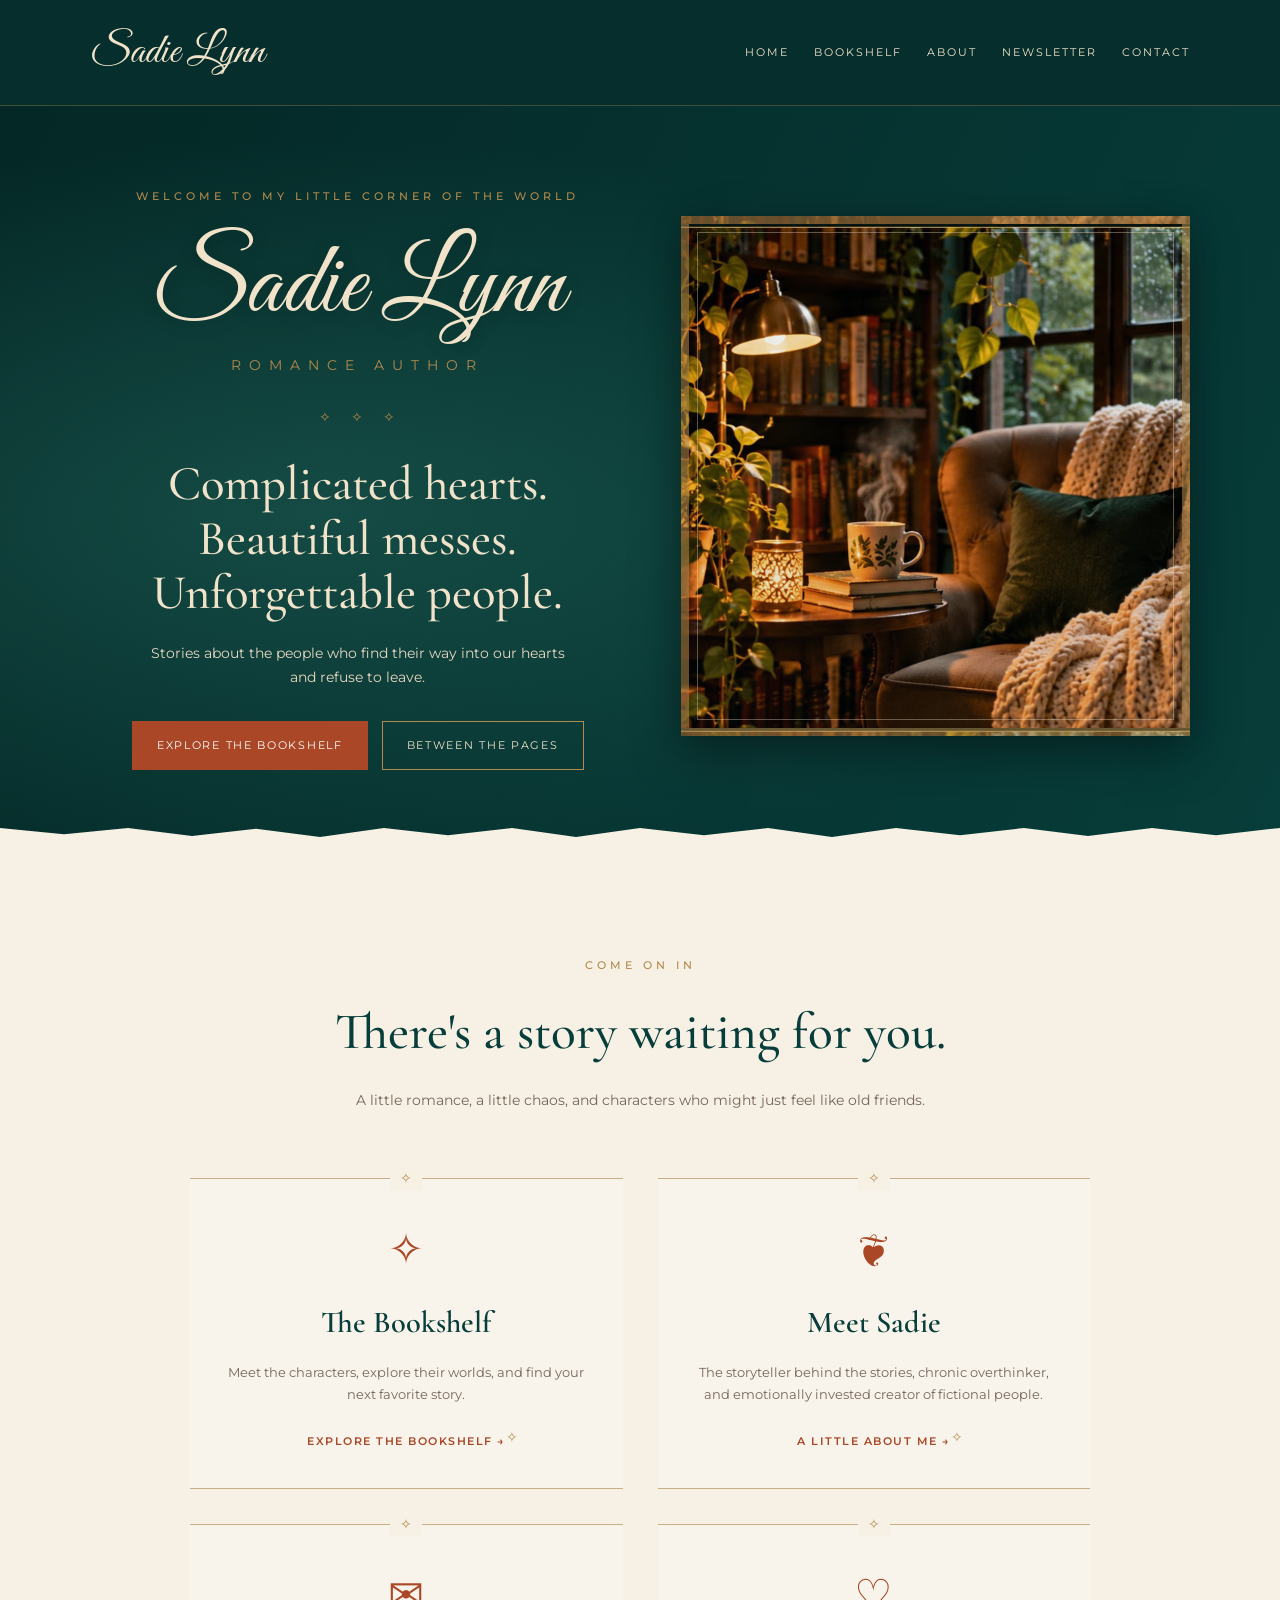
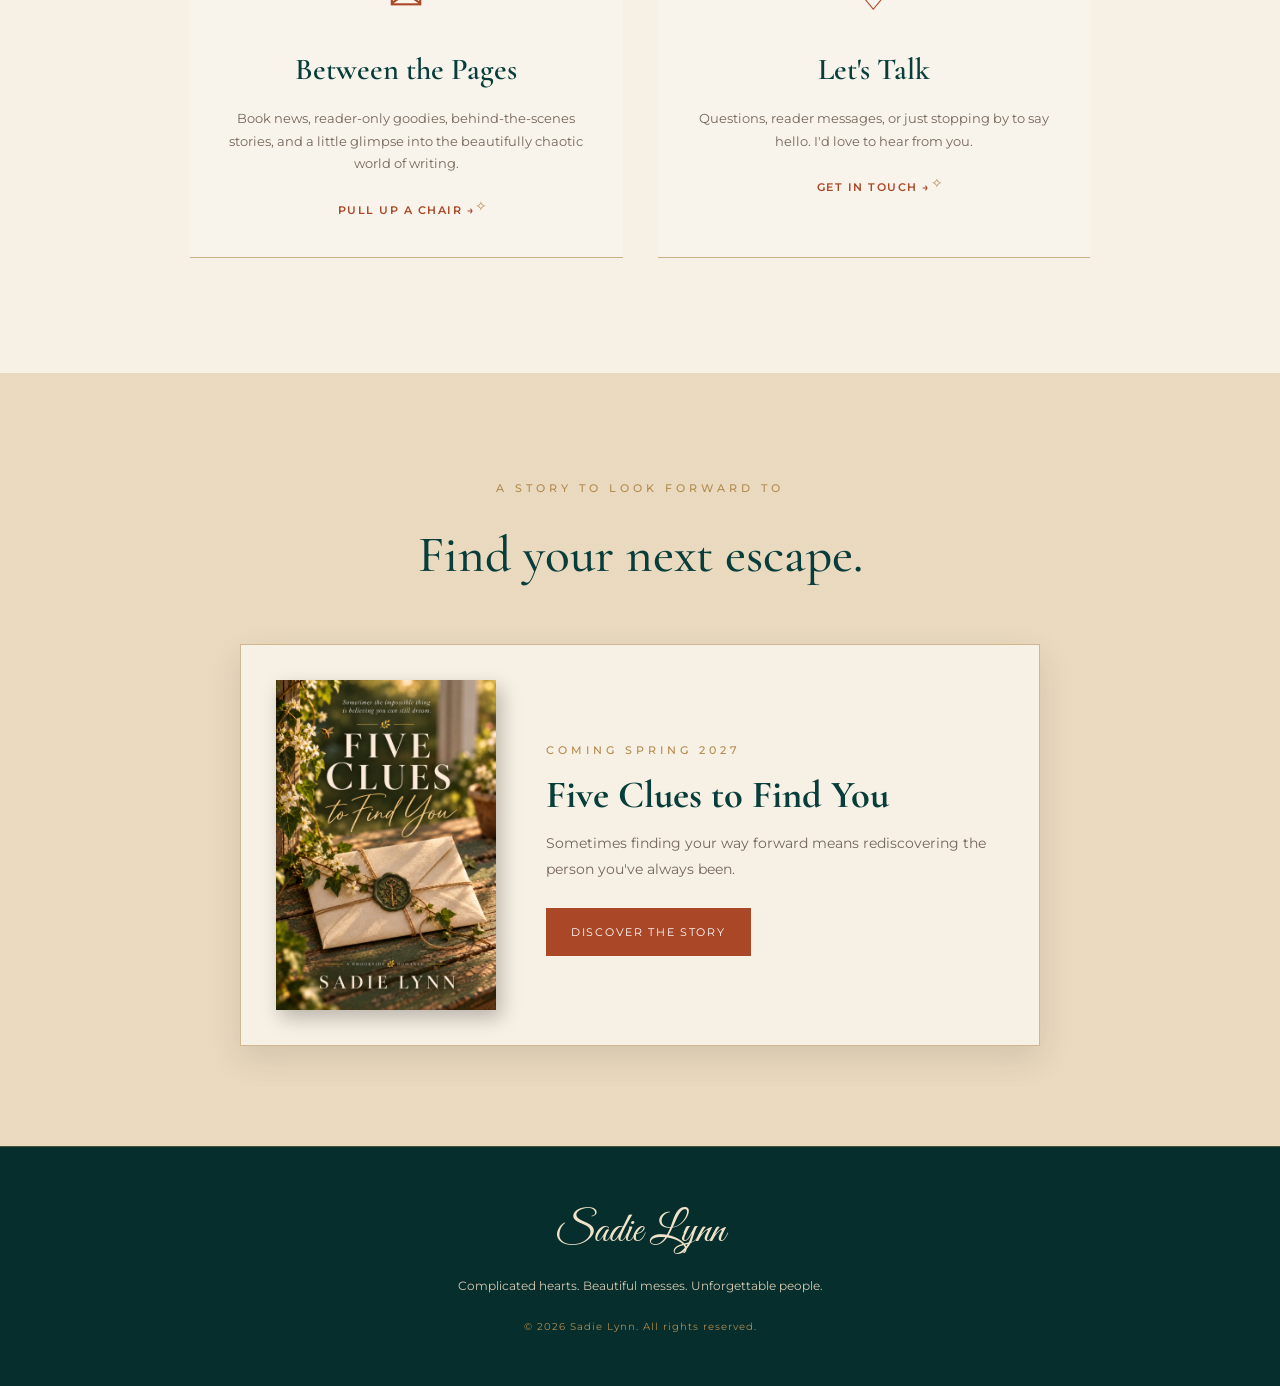
==== commit fec79aae: "Update index.html" ====
--- a/index.html
+++ b/index.html
@@ -33,6 +33,7 @@
 
 <main>
 
+
 <!-- HERO -->
 
 <section class="hero" id="home">
@@ -57,7 +58,7 @@
 
         <div class="hero-buttons">
             <a href="books.html" class="button button-primary">Explore the Bookshelf</a>
-            <a href="about.html" class="button button-secondary">Meet Sadie</a>
+            <a href="newsletter.html" class="button button-secondary">Between the Pages</a>
         </div>
 
     </div>
@@ -76,7 +77,7 @@
         <h2>There's a story waiting for you.</h2>
 
         <p>
-            Whether you're here for the books, the characters, or a little glimpse behind the pages, I'm glad you found your way here.
+            A little romance, a little chaos, and characters who might just feel like old friends.
         </p>
     </div>
 
@@ -90,7 +91,7 @@
             <h3>The Bookshelf</h3>
 
             <p>
-                Meet the stories, discover the characters, and find your next favorite love story.
+                Meet the characters, explore their worlds, and find your next favorite story.
             </p>
 
             <a href="books.html">Explore the Bookshelf →</a>
@@ -118,7 +119,7 @@
             <h3>Between the Pages</h3>
 
             <p>
-                Book news, reader goodies, behind-the-scenes moments, and the occasional spectacular distraction.
+                Book news, reader-only goodies, behind-the-scenes stories, and a little glimpse into the beautifully chaotic world of writing.
             </p>
 
             <a href="newsletter.html">Pull Up a Chair →</a>
--- a/style.css
+++ b/style.css
@@ -343,6 +343,108 @@
     color: var(--gold);
 }
 
+
+/* HOMEPAGE FEATURE CARDS */
+
+.home-feature-grid {
+    grid-template-columns: repeat(2, 1fr);
+    max-width: 900px;
+    gap: 35px;
+}
+
+.home-feature-grid .feature-card {
+    background: rgba(255, 255, 255, 0.25);
+    padding: 35px 30px;
+}
+
+/* FEATURED BOOK PREVIEW */
+
+.home-book-preview {
+    padding: 100px 8%;
+    background:
+        linear-gradient(
+            rgba(232, 216, 189, 0.94),
+            rgba(232, 216, 189, 0.94)
+        ),
+        url("https://www.transparenttextures.com/patterns/cream-paper.png");
+    text-align: center;
+}
+
+.home-book-content {
+    max-width: 950px;
+    margin: 0 auto;
+}
+
+.home-book-content h2 {
+    font-family: 'Cormorant Garamond', serif;
+    font-size: clamp(2.5rem, 4vw, 3.5rem);
+    font-weight: 500;
+    color: var(--teal);
+    margin: 12px 0 45px;
+}
+
+.home-book-details {
+    display: grid;
+    grid-template-columns: 220px 1fr;
+    align-items: center;
+    gap: 50px;
+    max-width: 800px;
+    margin: 0 auto;
+    padding: 35px;
+    background: var(--cream);
+    border: 1px solid rgba(178, 138, 77, 0.55);
+    box-shadow: 0 12px 30px rgba(52, 44, 39, 0.12);
+    text-align: left;
+}
+
+.home-book-details img {
+    display: block;
+    width: 100%;
+    max-width: 220px;
+    height: auto;
+    box-shadow: 5px 8px 18px rgba(0, 0, 0, 0.25);
+}
+
+.home-book-details h3 {
+    font-family: 'Cormorant Garamond', serif;
+    font-size: 2.4rem;
+    line-height: 1.1;
+    color: var(--teal);
+    margin: 12px 0;
+}
+
+.home-book-details p {
+    color: var(--muted);
+    font-size: 0.9rem;
+    margin: 15px 0 25px;
+    line-height: 1.8;
+}
+
+/* HOMEPAGE MOBILE LAYOUT */
+
+@media (max-width: 650px) {
+    .home-feature-grid {
+        grid-template-columns: 1fr;
+        gap: 30px;
+    }
+
+    .home-book-preview {
+        padding: 70px 7%;
+    }
+
+    .home-book-details {
+        grid-template-columns: 1fr;
+        justify-items: center;
+        text-align: center;
+        padding: 25px;
+        gap: 25px;
+    }
+
+    .home-book-details img {
+        max-width: 220px;
+    }
+}
+
 /* NEWSLETTER — BETWEEN THE PAGES */
 
 .newsletter-section {
